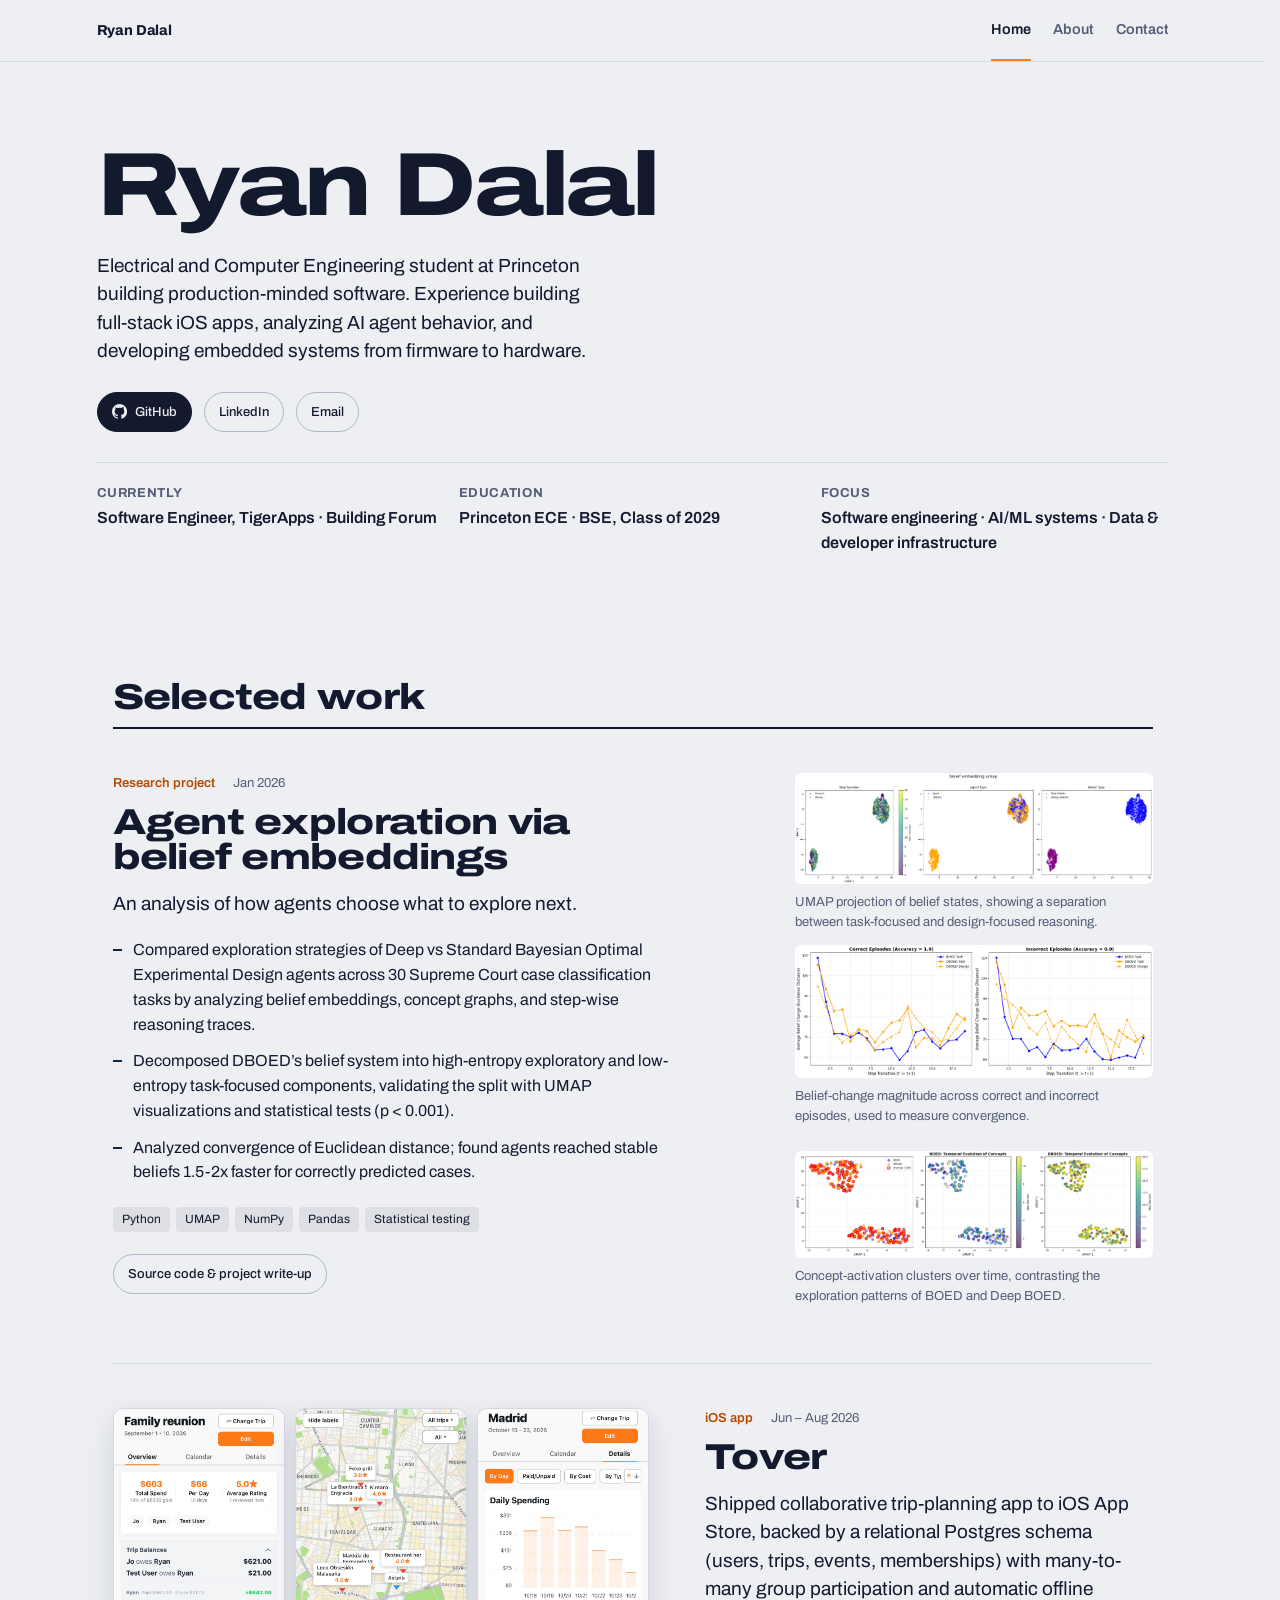
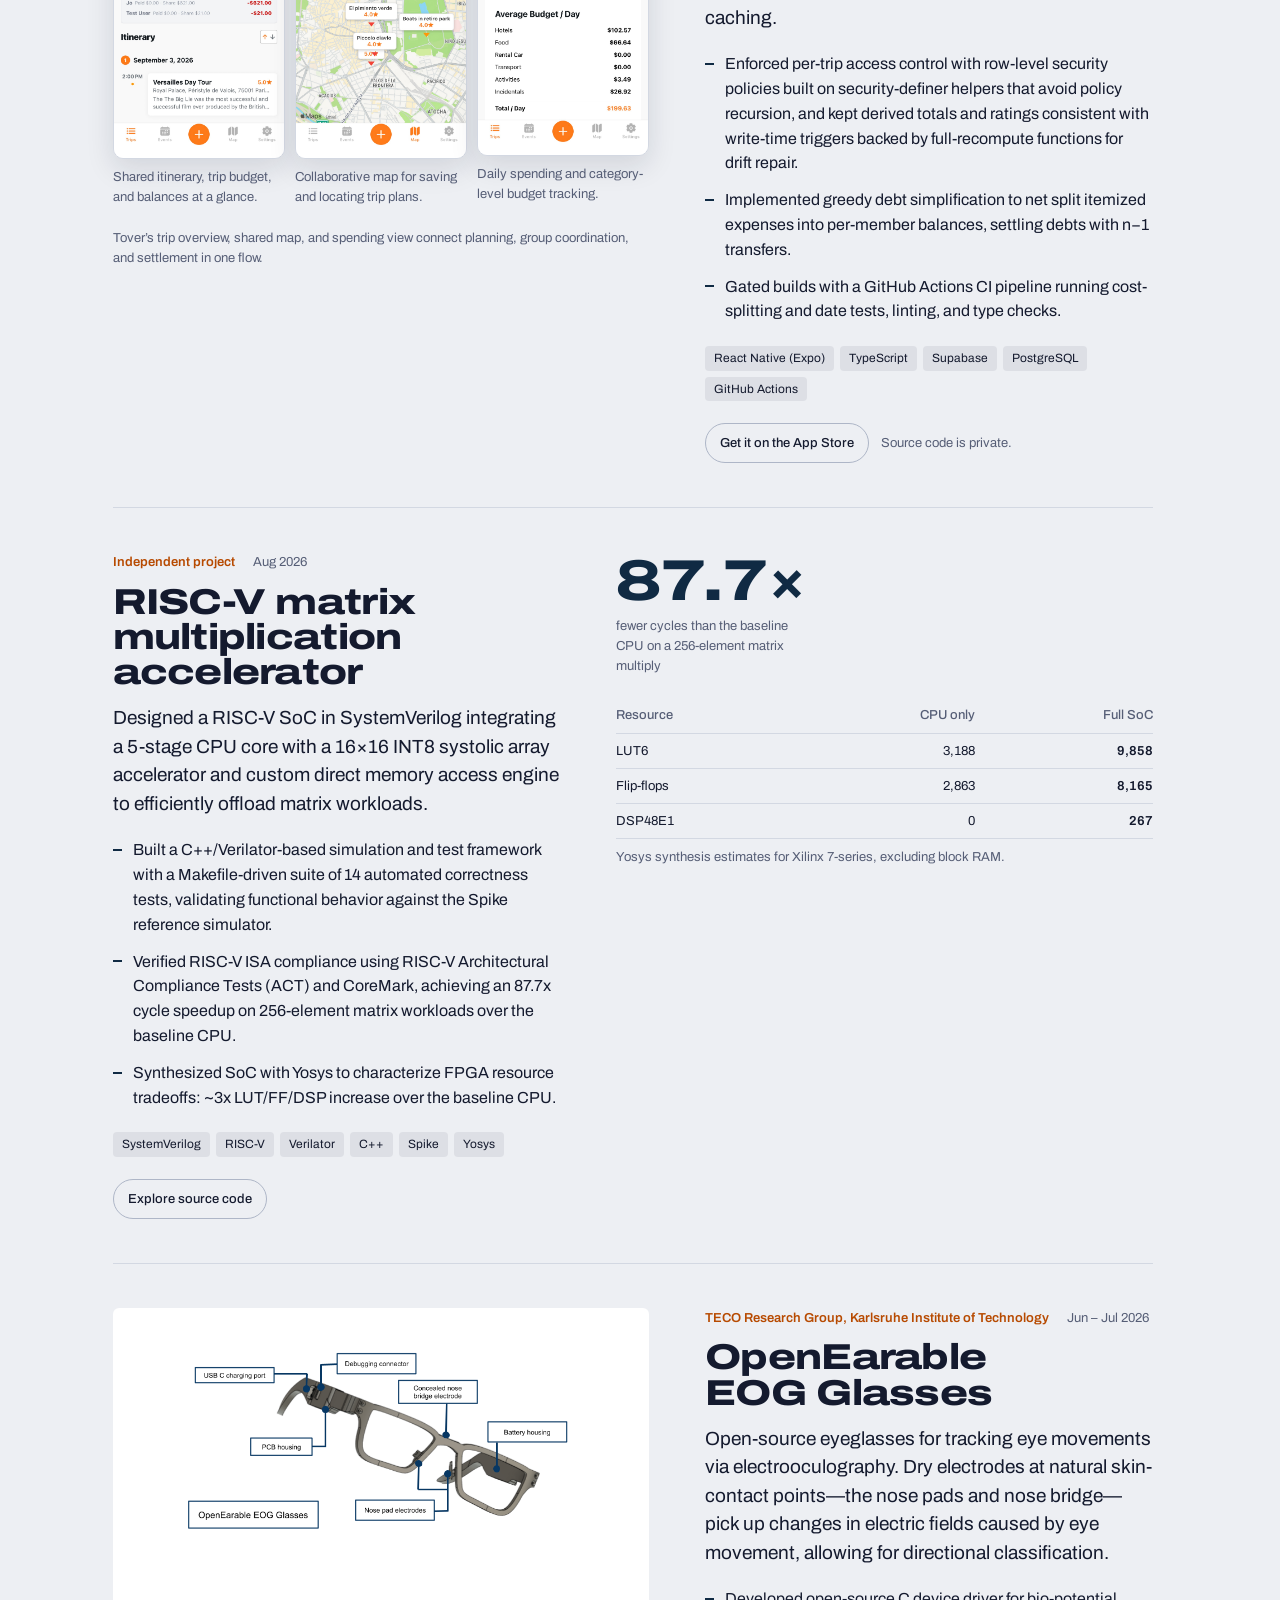
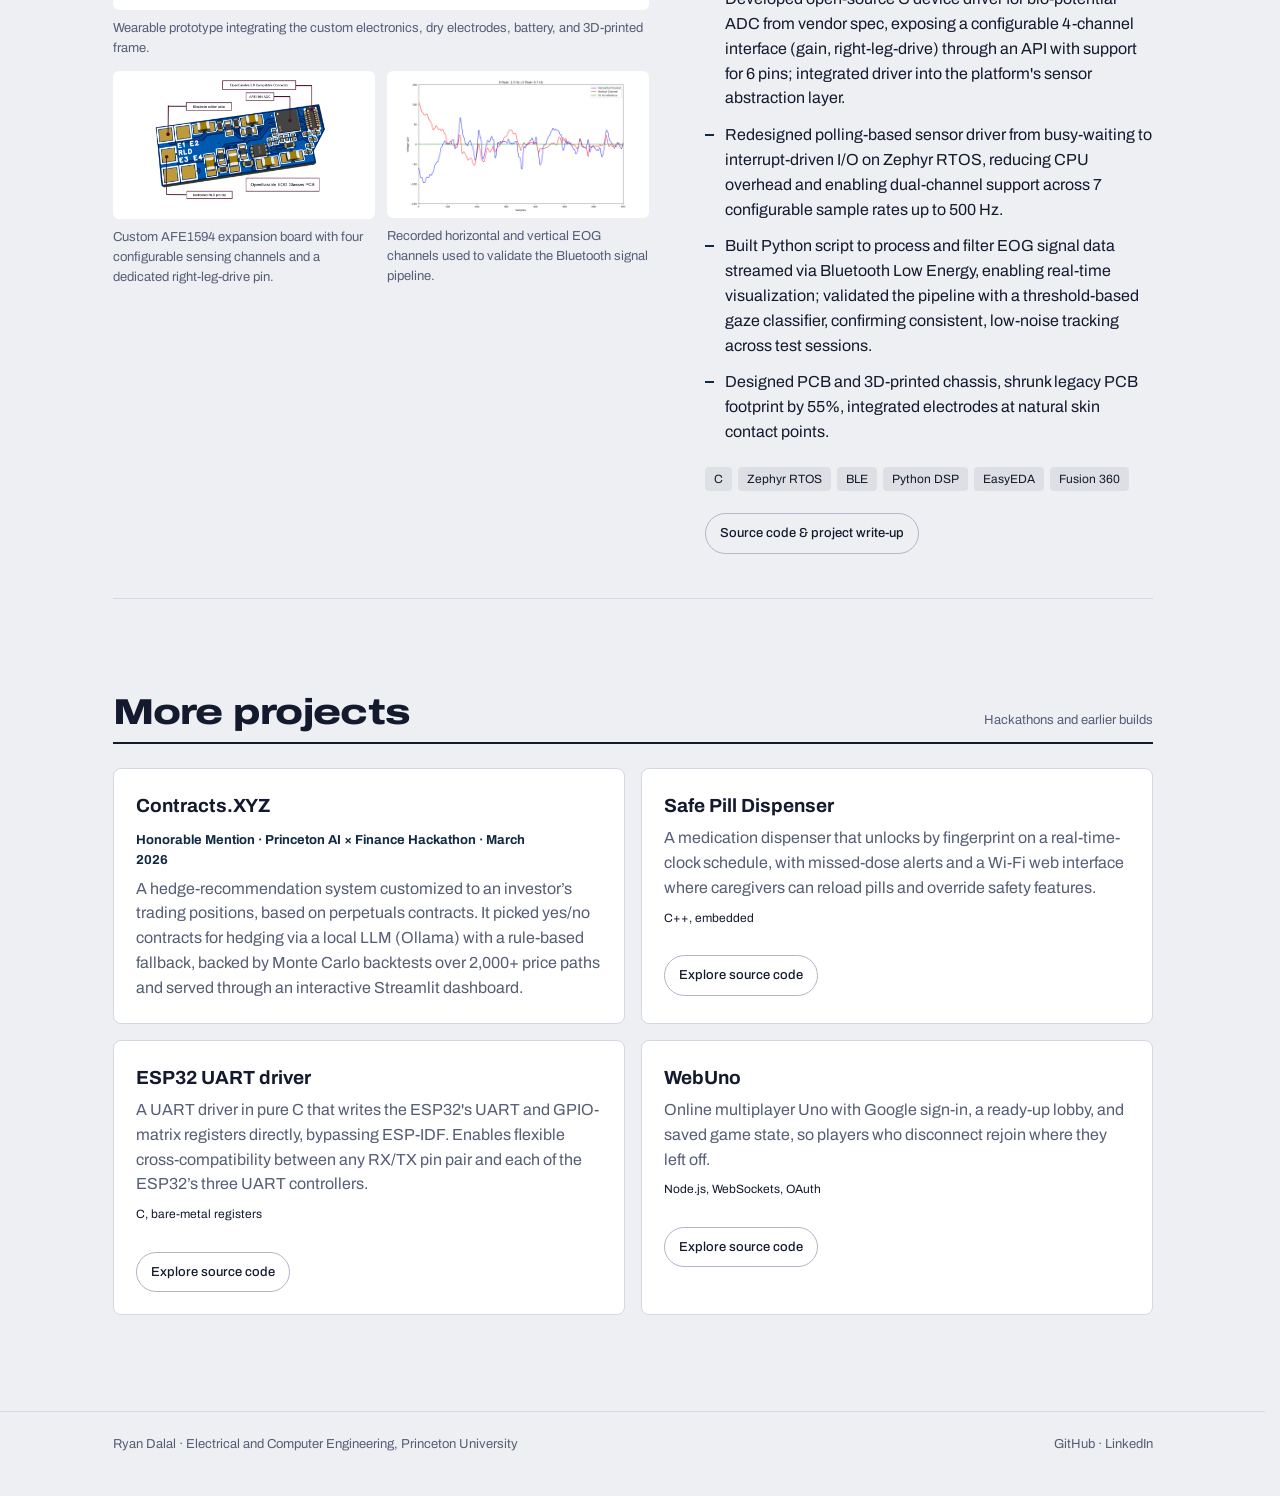
==== index.html @ 19367c33 "first commit" ====
<!doctype html>
<html lang="en">
  <head>
    <meta charset="utf-8" />
    <meta name="viewport" content="width=device-width, initial-scale=1" />
    <meta name="claude:viewport-fit-sides" content="cover" />
    <title>Ryan Dalal</title>
    <meta
      name="description"
      content="Ryan Dalal is a Princeton software engineer focused on AI/ML systems, data pipelines, modeling, and developer infrastructure."
    />
    <link rel="preconnect" href="https://fonts.googleapis.com" />
    <link rel="preconnect" href="https://fonts.gstatic.com" crossorigin />
    <link
      rel="stylesheet"
      href="https://fonts.googleapis.com/css2?family=Archivo:ital,wdth,wght@0,62..125,100..900;1,62..125,100..900&display=swap"
    />
    <link rel="stylesheet" href="index.css" />
    <link rel="stylesheet" href="site-chrome.css" />
  </head>
  <body>
    <header class="topbar site-topbar">
      <div class="wrap">
        <a class="brand" href="index.html">Ryan Dalal</a>
        <nav aria-label="Primary navigation">
          <a href="index.html" aria-current="page">Home</a>
          <a href="about.html">About</a>
          <a href="contact.html">Contact</a>
        </nav>
      </div>
    </header>

    <main>
      <div class="hero page-hero">
        <div class="site-page-width">
          <h1 class="display page-title">Ryan Dalal</h1>
          <p class="lede">
            Electrical and Computer Engineering student at Princeton building
            production-minded software. Experience building full-stack iOS apps,
            analyzing AI agent behavior, and developing embedded systems from
            firmware to hardware.
          </p>
          <div class="links">
            <a
              class="btn primary"
              href="https://github.com/ryanadalal"
              target="_blank"
              rel="noopener"
            >
              <svg viewBox="0 0 16 16" aria-hidden="true" fill="currentColor">
                <path
                  d="M8 0a8 8 0 0 0-2.53 15.59c.4.07.55-.17.55-.38v-1.33c-2.23.48-2.7-1.07-2.7-1.07-.36-.92-.89-1.17-.89-1.17-.73-.5.05-.49.05-.49.81.06 1.23.83 1.23.83.72 1.23 1.88.87 2.34.67.07-.52.28-.88.51-1.08-1.78-.2-3.65-.89-3.65-3.95 0-.87.31-1.59.82-2.15-.08-.2-.36-1.02.08-2.12 0 0 .67-.21 2.2.82a7.6 7.6 0 0 1 4 0c1.53-1.04 2.2-.82 2.2-.82.44 1.1.16 1.92.08 2.12.51.56.82 1.28.82 2.15 0 3.07-1.87 3.75-3.66 3.95.29.25.54.73.54 1.48v2.2c0 .21.15.46.55.38A8 8 0 0 0 8 0Z"
                />
              </svg>
              GitHub
            </a>
            <a
              class="btn"
              href="https://linkedin.com/in/ryanadalal"
              target="_blank"
              rel="noopener"
              >LinkedIn</a
            >
            <a class="btn" href="contact.html">Email</a>
          </div>

          <div class="profile-summary" aria-label="At a glance">
            <div>
              <strong>Currently</strong
              ><span>Software Engineer, TigerApps &middot; Building Forum</span>
            </div>
            <div>
              <strong>Education</strong
              ><span>Princeton ECE &middot; BSE, Class of 2029</span>
            </div>
            <div>
              <strong>Focus</strong
              ><span
                >Software engineering &middot; AI/ML systems &middot; Data &amp;
                developer infrastructure</span
              >
            </div>
          </div>
        </div>
      </div>

      <section id="work">
        <div class="wrap">
          <div class="section-head">
            <h2 class="display">Selected work</h2>
          </div>

          <!-- TECO glasses -->
          <article class="project" id="eog-glasses">
            <div class="project-text">
              <div class="meta">
                <span class="where"
                  >TECO Research Group, Karlsruhe Institute of Technology</span
                ><span>Jun &ndash; Jul 2026</span>
              </div>
              <h3 class="display">OpenEarable EOG Glasses</h3>
              <p class="summary">
                Open-source eyeglasses for tracking eye movements via
                electrooculography. Dry electrodes at natural skin-contact
                points&mdash;the nose pads and nose bridge&mdash;pick up changes
                in electric fields caused by eye movement, allowing for
                directional classification.
              </p>
              <ul class="did">
                <li>
                  Developed open-source C device driver for bio-potential ADC
                  from vendor spec, exposing a configurable 4-channel interface
                  (gain, right-leg-drive) through an API with support for 6
                  pins; integrated driver into the platform's sensor abstraction
                  layer.
                </li>
                <li>
                  Redesigned polling-based sensor driver from busy-waiting to
                  interrupt-driven I/O on Zephyr RTOS, reducing CPU overhead and
                  enabling dual-channel support across 7 configurable sample
                  rates up to 500 Hz.
                </li>
                <li>
                  Built Python script to process and filter EOG signal data
                  streamed via Bluetooth Low Energy, enabling real-time
                  visualization; validated the pipeline with a threshold-based
                  gaze classifier, confirming consistent, low-noise tracking
                  across test sessions.
                </li>
                <li>
                  Designed PCB and 3D-printed chassis, shrunk legacy PCB
                  footprint by 55%, integrated electrodes at natural skin
                  contact points.
                </li>
              </ul>
              <ul class="stack" aria-label="Tools">
                <li>C</li>
                <li>Zephyr RTOS</li>
                <li>BLE</li>
                <li>Python DSP</li>
                <li>EasyEDA</li>
                <li>Fusion 360</li>
              </ul>
              <div class="links">
                <a
                  class="btn"
                  href="https://github.com/ryanadalal/TECO-Glasses"
                  target="_blank"
                  rel="noopener"
                  >Source code &amp; project write-up</a
                >
              </div>
            </div>
            <figure>
              <div class="plate">
                <img
                  src="img/openearable/glasses.png"
                  alt="Rendered model of the EOG glasses frame with labels for the USB-C port, debugging connector, PCB housing, concealed nose bridge electrode, nose pad electrodes, and battery housing"
                  width="960"
                  height="540"
                />
              </div>
              <p class="fig-cap">
                Wearable prototype integrating the custom electronics, dry
                electrodes, battery, and 3D-printed frame.
              </p>
              <div class="fig-row">
                <div>
                  <div class="plate">
                    <img
                      src="img/openearable/pcb.png"
                      alt="Render of the AFE1594-based expansion PCB with electrode pads E1 to E4 and a dedicated right-leg-drive pin"
                      width="960"
                      height="540"
                    />
                  </div>
                  <p class="fig-cap">
                    Custom AFE1594 expansion board with four configurable
                    sensing channels and a dedicated right-leg-drive pin.
                  </p>
                </div>
                <div>
                  <div class="plate">
                    <img
                      src="img/openearable/horizontal.png"
                      alt="Recorded horizontal and vertical EOG channels in microvolts over 700 samples"
                      width="1906"
                      height="1067"
                    />
                  </div>
                  <p class="fig-cap">
                    Recorded horizontal and vertical EOG channels used to
                    validate the Bluetooth signal pipeline.
                  </p>
                </div>
              </div>
            </figure>
          </article>

          <!-- Belief embeddings -->
          <article class="project" id="belief-embeddings">
            <div class="project-text">
              <div class="meta">
                <span class="where">Research project</span><span>Jan 2026</span>
              </div>
              <h3 class="display">Agent exploration via belief embeddings</h3>
              <p class="summary">
                An analysis of how agents choose what to explore next.
              </p>
              <ul class="did">
                <li>
                  Compared exploration strategies of Deep vs Standard Bayesian
                  Optimal Experimental Design agents across 30 Supreme Court
                  case classification tasks by analyzing belief embeddings,
                  concept graphs, and step-wise reasoning traces.
                </li>
                <li>
                  Decomposed DBOED&rsquo;s belief system into high-entropy
                  exploratory and low-entropy task-focused components,
                  validating the split with UMAP visualizations and statistical
                  tests (p &lt; 0.001).
                </li>
                <li>
                  Analyzed convergence of Euclidean distance; found agents
                  reached stable beliefs 1.5-2x faster for correctly predicted
                  cases.
                </li>
              </ul>
              <ul class="stack" aria-label="Tools">
                <li>Python</li>
                <li>UMAP</li>
                <li>NumPy</li>
                <li>Pandas</li>
                <li>Statistical testing</li>
              </ul>
              <div class="links">
                <a
                  class="btn"
                  href="https://github.com/ryanadalal/RematchChallenge"
                  target="_blank"
                  rel="noopener"
                  >Source code &amp; project write-up</a
                >
              </div>
            </div>
            <figure>
              <div class="plate">
                <img
                  src="img/agent-analysis/belief_embedding_umap.png"
                  alt="UMAP plots of agent belief embeddings by step number, agent type, and task versus design beliefs"
                  width="974"
                  height="301"
                />
              </div>
              <p class="fig-cap">
                UMAP projection of belief states, showing a separation between
                task-focused and design-focused reasoning.
              </p>
              <div class="fig-row">
                <div>
                  <div class="plate">
                    <img
                      src="img/agent-analysis/belief_change_magnitude_by_accuracy.png"
                      alt="Line charts comparing average belief-change distance through correct and incorrect agent episodes"
                      width="974"
                      height="362"
                    />
                  </div>
                  <p class="fig-cap">
                    Belief-change magnitude across correct and incorrect
                    episodes, used to measure convergence.
                  </p>
                </div>
                <div>
                  <div class="plate">
                    <img
                      src="img/agent-analysis/concept_activation_clusters.png"
                      alt="UMAP clusters showing BOED and DBOED concept activation through time"
                      width="974"
                      height="291"
                    />
                  </div>
                  <p class="fig-cap">
                    Concept-activation clusters over time, contrasting the
                    exploration patterns of BOED and Deep BOED.
                  </p>
                </div>
              </div>
            </figure>
          </article>

          <!-- Accelerator -->
          <article class="project" id="accelerator">
            <div class="project-text">
              <div class="meta">
                <span class="where">Independent project</span
                ><span>Aug 2026</span>
              </div>
              <h3 class="display">RISC-V matrix multiplication accelerator</h3>
              <p class="summary">
                Designed a RISC-V SoC in SystemVerilog integrating a 5-stage CPU
                core with a 16&times;16 INT8 systolic array accelerator and
                custom direct memory access engine to efficiently offload matrix
                workloads.
              </p>
              <ul class="did">
                <li>
                  Built a C++/Verilator-based simulation and test framework with
                  a Makefile-driven suite of 14 automated correctness tests,
                  validating functional behavior against the Spike reference
                  simulator.
                </li>
                <li>
                  Verified RISC-V ISA compliance using RISC-V Architectural
                  Compliance Tests (ACT) and CoreMark, achieving an 87.7x cycle
                  speedup on 256-element matrix workloads over the baseline CPU.
                </li>
                <li>
                  Synthesized SoC with Yosys to characterize FPGA resource
                  tradeoffs: ~3x LUT/FF/DSP increase over the baseline CPU.
                </li>
              </ul>
              <ul class="stack" aria-label="Tools">
                <li>SystemVerilog</li>
                <li>RISC-V</li>
                <li>Verilator</li>
                <li>C++</li>
                <li>Spike</li>
                <li>Yosys</li>
              </ul>
              <div class="links">
                <a
                  class="btn"
                  href="https://github.com/ryanadalal/HardwareAccelerator"
                  target="_blank"
                  rel="noopener"
                  >Explore source code</a
                >
              </div>
            </div>
            <figure>
              <div class="accel-result">
                <div class="big">87.7&times;</div>
                <p class="big-label">
                  fewer cycles than the baseline CPU on a 256-element matrix
                  multiply
                </p>
              </div>
              <div class="table-scroll">
                <table class="synth">
                  <caption class="fig-cap synth-caption">
                    Yosys synthesis estimates for Xilinx 7-series, excluding
                    block RAM.
                  </caption>
                  <thead>
                    <tr>
                      <th scope="col">Resource</th>
                      <th scope="col">CPU only</th>
                      <th scope="col">Full SoC</th>
                    </tr>
                  </thead>
                  <tbody>
                    <tr>
                      <td>LUT6</td>
                      <td>3,188</td>
                      <td class="up">9,858</td>
                    </tr>
                    <tr>
                      <td>Flip-flops</td>
                      <td>2,863</td>
                      <td class="up">8,165</td>
                    </tr>
                    <tr>
                      <td>DSP48E1</td>
                      <td>0</td>
                      <td class="up">267</td>
                    </tr>
                  </tbody>
                </table>
              </div>
            </figure>
          </article>

          <!-- Tover -->
          <article class="project" id="tover">
            <div class="project-text">
              <div class="meta">
                <span class="where">iOS app</span
                ><span>Jun &ndash; Aug 2026</span>
              </div>
              <h3 class="display">Tover</h3>
              <p class="summary">
                Shipped collaborative trip-planning app to iOS App Store, backed
                by a relational Postgres schema (users, trips, events,
                memberships) with many-to-many group participation and automatic
                offline caching.
              </p>
              <ul class="did">
                <li>
                  Enforced per-trip access control with row-level security
                  policies built on security-definer helpers that avoid policy
                  recursion, and kept derived totals and ratings consistent with
                  write-time triggers backed by full-recompute functions for
                  drift repair.
                </li>
                <li>
                  Implemented greedy debt simplification to net split itemized
                  expenses into per-member balances, settling debts with
                  n&minus;1 transfers.
                </li>
                <li>
                  Gated builds with a GitHub Actions CI pipeline running
                  cost-splitting and date tests, linting, and type checks.
                </li>
              </ul>
              <ul class="stack" aria-label="Tools">
                <li>React Native (Expo)</li>
                <li>TypeScript</li>
                <li>Supabase</li>
                <li>PostgreSQL</li>
                <li>GitHub Actions</li>
              </ul>
              <div class="links">
                <a
                  class="btn"
                  href="https://apps.apple.com/us/app/tover/id6770768778"
                  target="_blank"
                  rel="noopener"
                  >Get it on the App Store</a
                >
                <span class="note">Source code is private.</span>
              </div>
            </div>
            <figure>
              <div class="app-gallery" aria-label="Tover app screenshots">
                <figure>
                  <img
                    src="img/tover/IMG_4940.jpg"
                    alt="Tover trip overview with itinerary, spending summary, and group balances"
                  />
                  <p class="fig-cap">
                    Shared itinerary, trip budget, and balances at a glance.
                  </p>
                </figure>
                <figure>
                  <img
                    src="img/tover/IMG_4941.jpg"
                    alt="Tover map view showing saved places across Madrid"
                  />
                  <p class="fig-cap">
                    Collaborative map for saving and locating trip plans.
                  </p>
                </figure>
                <figure>
                  <img
                    src="img/tover/IMG_4943.jpg"
                    alt="Tover trip details showing daily spending and budget categories"
                  />
                  <p class="fig-cap">
                    Daily spending and category-level budget tracking.
                  </p>
                </figure>
              </div>
              <p class="fig-cap">
                Tover&rsquo;s trip overview, shared map, and spending view
                connect planning, group coordination, and settlement in one
                flow.
              </p>
            </figure>
          </article>
        </div>
      </section>

      <section id="experience" hidden>
        <div class="wrap">
          <div class="section-head">
            <h2 class="display">Experience</h2>
          </div>
          <ul class="rows">
            <li class="row">
              <div class="when">Sep 2026 &ndash; present</div>
              <div>
                <h3>Software Engineer</h3>
                <p class="org">TigerApps, Princeton University</p>
                <p class="body">
                  Builds Forum, a platform where Princeton users can organize
                  events and connect around campus activities.
                </p>
              </div>
            </li>
            <li class="row">
              <div class="when">Sep 2026 &ndash; present</div>
              <div>
                <h3>Undergraduate Course Assistant</h3>
                <p class="org">
                  Department of Mathematics, Princeton University
                </p>
                <p class="body">
                  Selected by faculty recommendation to tutor Multivariable
                  Calculus (MAT 201) at weekly study halls, in small groups and
                  one-on-one. Topics include vector calculus, partial
                  derivatives, and multiple integrals.
                </p>
              </div>
            </li>
            <li class="row">
              <div class="when">Jun &ndash; Jul 2026</div>
              <div>
                <h3>Visiting Research Student</h3>
                <p class="org">
                  TECO Research Group, Karlsruhe Institute of Technology
                </p>
                <p class="body">
                  Built the firmware, signal pipeline, PCB, and frame for the
                  <a href="#eog-glasses">OpenEarable EOG glasses</a> on the
                  OpenEarable 2.0 wearables platform.
                </p>
              </div>
            </li>
          </ul>
        </div>
      </section>

      <section id="more">
        <div class="wrap">
          <div class="section-head">
            <h2 class="display">More projects</h2>
            <p>Hackathons and earlier builds</p>
          </div>
          <ul class="more">
            <li>
              <h3>Contracts.XYZ</h3>
              <p class="award">
                Honorable Mention &middot; Princeton AI &times; Finance
                Hackathon &middot; March 2026
              </p>
              <p>
                A hedge-recommendation system customized to an investor&rsquo;s
                trading positions, based on perpetuals contracts. It picked
                yes/no contracts for hedging via a local LLM (Ollama) with a
                rule-based fallback, backed by Monte Carlo backtests over 2,000+
                price paths and served through an interactive Streamlit
                dashboard.
              </p>
            </li>
            <li>
              <h3>Safe Pill Dispenser</h3>
              <p>
                A medication dispenser that unlocks by fingerprint on a
                real-time-clock schedule, with missed-dose alerts and a Wi-Fi
                web interface where caregivers can reload pills and override
                safety features.
              </p>
              <span class="tag">C++, embedded</span>
              <div class="links">
                <a
                  class="btn"
                  href="https://github.com/ryanadalal/SafePillDispenser"
                  target="_blank"
                  rel="noopener"
                  >Explore source code</a
                >
              </div>
            </li>
            <li>
              <h3>ESP32 UART driver</h3>
              <p>
                A UART driver in pure C that writes the ESP32's UART and
                GPIO-matrix registers directly, bypassing ESP-IDF. Enables
                flexible cross-compatibility between any RX/TX pin pair and each
                of the ESP32&rsquo;s three UART controllers.
              </p>
              <span class="tag">C, bare-metal registers</span>
              <div class="links">
                <a
                  class="btn"
                  href="https://github.com/ryanadalal/UARTDriver"
                  target="_blank"
                  rel="noopener"
                  >Explore source code</a
                >
              </div>
            </li>
            <li>
              <h3>WebUno</h3>
              <p>
                Online multiplayer Uno with Google sign-in, a ready-up lobby,
                and saved game state, so players who disconnect rejoin where
                they left off.
              </p>
              <span class="tag">Node.js, WebSockets, OAuth</span>
              <div class="links">
                <a
                  class="btn"
                  href="https://github.com/ryanadalal/WebUno"
                  target="_blank"
                  rel="noopener"
                  >Explore source code</a
                >
              </div>
            </li>
          </ul>
        </div>
      </section>

      <section id="skills" hidden>
        <div class="wrap two">
          <div>
            <div class="section-head"><h2 class="display">Skills</h2></div>
            <dl class="skills">
              <div>
                <dt>Languages</dt>
                <dd>
                  C/C++, Python, SystemVerilog, Java, JavaScript/TypeScript, SQL
                </dd>
              </div>
              <div>
                <dt>Embedded &amp; hardware</dt>
                <dd>
                  Zephyr RTOS, Arduino, PlatformIO, J-Link, Vivado, Verilator,
                  Yosys, EasyEDA, Fusion 360, Autodesk Inventor
                </dd>
              </div>
              <div>
                <dt>Software &amp; infrastructure</dt>
                <dd>
                  TypeScript, React Native, PostgreSQL, Supabase, REST APIs,
                  Docker, Git, Linux, CI/CD, GitHub Actions
                </dd>
              </div>
              <div>
                <dt>Data &amp; ML</dt>
                <dd>
                  Python, PyTorch, NumPy, Pandas, Jupyter, UMAP, statistical
                  testing, data pipelines
                </dd>
              </div>
            </dl>
          </div>
          <div class="edu">
            <div class="section-head"><h2 class="display">Education</h2></div>
            <h3>Princeton University</h3>
            <p class="degree">BSE, Electrical and Computer Engineering</p>
            <div class="gpa">
              <span>GPA <strong>4.00</strong></span
              ><span>Expected June 2029</span>
            </div>
            <ul class="honors">
              <li>
                <b>Pyka Physics Prize</b
                ><span
                  >Awarded to undergraduates who show outstanding promise in
                  physics</span
                >
              </li>
              <li>
                <b>Shapiro Prize for Academic Excellence</b
                ><span
                  >Awarded to outstanding first-year students for coursework and
                  range and difficulty of study</span
                >
              </li>
            </ul>
          </div>
        </div>
      </section>

      <footer id="contact" class="contact" hidden>
        <div class="wrap">
          <h2 class="display">Get in touch</h2>
          <p>
            Open to software engineering, AI/ML engineering, data engineering,
            modeling, and developer infrastructure opportunities.
          </p>
          <div class="email-list">
            <a class="email" href="mailto:ryan.dalal@princeton.edu"
              >ryan.dalal@princeton.edu</a
            >
            <a class="email" href="mailto:ryanadalal@gmail.com"
              >ryanadalal@gmail.com</a
            >
          </div>
          <div class="links">
            <a
              class="btn"
              href="https://linkedin.com/in/ryanadalal"
              target="_blank"
              rel="noopener"
              >LinkedIn</a
            >
            <a
              class="btn"
              href="https://github.com/ryanadalal"
              target="_blank"
              rel="noopener"
              >GitHub</a
            >
          </div>
          <div class="fine">
            <span>Ryan Dalal, New York</span><span>Updated November 2026</span>
          </div>
        </div>
      </footer>
    </main>

    <footer class="site-footer">
      <div class="wrap">
        <span
          >Ryan Dalal &middot; Electrical and Computer Engineering, Princeton
          University</span
        ><span
          ><a
            href="https://github.com/ryanadalal"
            target="_blank"
            rel="noopener"
            >GitHub</a
          >
          &middot;
          <a
            href="https://linkedin.com/in/ryanadalal"
            target="_blank"
            rel="noopener"
            >LinkedIn</a
          ></span
        >
      </div>
    </footer>

    <dialog
      class="lightbox"
      id="image-lightbox"
      aria-labelledby="lightbox-caption"
    >
      <div class="lightbox-inner">
        <button
          class="lightbox-close"
          type="button"
          aria-label="Close enlarged image"
        >
          &times;
        </button>
        <img id="lightbox-image" src="" alt="" />
        <p id="lightbox-caption"></p>
      </div>
    </dialog>

    <script>
      (function imageLightbox() {
        const dialog = document.getElementById("image-lightbox");
        const full = document.getElementById("lightbox-image");
        const caption = document.getElementById("lightbox-caption");
        const close = dialog.querySelector(".lightbox-close");
        let trigger = null;

        function captionFor(image) {
          const plateCaption = image.closest(".plate")?.nextElementSibling;
          if (plateCaption?.classList.contains("fig-cap"))
            return plateCaption.textContent.trim();
          const directCaption = image.nextElementSibling;
          if (directCaption?.classList.contains("fig-cap"))
            return directCaption.textContent.trim();
          return image.alt;
        }

        function open(image) {
          trigger = image;
          full.src = image.currentSrc || image.src;
          full.alt = image.alt;
          caption.textContent = captionFor(image);
          dialog.showModal();
          close.focus();
        }

        document.querySelectorAll("main figure img").forEach((image) => {
          image.tabIndex = 0;
          image.setAttribute("role", "button");
          image.setAttribute("aria-label", `${image.alt}. Open enlarged image`);
          image.addEventListener("click", () => open(image));
          image.addEventListener("keydown", (event) => {
            if (event.key === "Enter" || event.key === " ") {
              event.preventDefault();
              open(image);
            }
          });
        });

        close.addEventListener("click", () => dialog.close());
        dialog.addEventListener("click", (event) => {
          if (event.target === dialog) dialog.close();
        });
        dialog.addEventListener("close", () => {
          full.removeAttribute("src");
          trigger?.focus();
        });
      })();
    </script>
  </body>
</html>
---- index.css ----
/* Layout: one left-aligned column with project rows beside figure plates. */
:root {
  --ground: #edeff3;
  --ink: #141a2e;
  --muted: #565e76;
  --rule: #d3d8e2;
  --rule-strong: #aeb6c7;
  --signal: #102a43;
  --orange: #f58025;
  --orange-ink: #b74a00;
  --plate: #ffffff;
  --plate-ink: #141a2e;
  --font: "Archivo", "Helvetica Neue", Arial, system-ui, sans-serif;
  --step--1: 0.8125rem;
  --step-0: 1rem;
  --step-1: 1.1875rem;
  --step-2: 1.5rem;
  --step-3: clamp(1.6rem, 1.2rem + 1.6vw, 2.25rem);
  --step-hero: clamp(2.9rem, 1.4rem + 7vw, 6.4rem);
  --measure: 62ch;
  --wrap: 1120px;
}
@media (prefers-color-scheme: dark) {
  :root:not([data-theme="light"]) {
    --ground: #0e1120;
    --ink: #e6e9f3;
    --muted: #9aa2bc;
    --rule: #252b43;
    --rule-strong: #3b4466;
    --signal: #a8c0d8;
    --orange: #ff9d4d;
    --orange-ink: #ffb16f;
    --plate: #f4f5f9;
    --plate-ink: #141a2e;
    color-scheme: dark;
  }
}
:root[data-theme="dark"] {
  --ground: #0e1120;
  --ink: #e6e9f3;
  --muted: #9aa2bc;
  --rule: #252b43;
  --rule-strong: #3b4466;
  --signal: #a8c0d8;
  --orange: #ff9d4d;
  --orange-ink: #ffb16f;
  --plate: #f4f5f9;
  --plate-ink: #141a2e;
  color-scheme: dark;
}

* {
  box-sizing: border-box;
}
[hidden] {
  display: none !important;
}
body {
  background: var(--ground);
  color: var(--ink);
  font-family: var(--font);
  font-size: var(--step-0);
  line-height: 1.55;
  font-variation-settings: "wdth" 100;
  -webkit-font-smoothing: antialiased;
}
a {
  color: inherit;
  text-underline-offset: 3px;
  text-decoration-thickness: 1px;
}
a:hover {
  color: var(--orange-ink);
}
:focus-visible {
  outline: 2px solid var(--orange);
  outline-offset: 3px;
  border-radius: 2px;
}

.wrap {
  max-width: var(--wrap);
  margin: 0 auto;
  padding-left: max(16px, env(safe-area-inset-left, 0px));
  padding-right: max(16px, env(safe-area-inset-right, 0px));
}
@media (min-width: 720px) {
  .wrap {
    padding-left: max(40px, env(safe-area-inset-left, 0px));
    padding-right: max(40px, env(safe-area-inset-right, 0px));
  }
}

.display {
  font-variation-settings: "wdth" 125;
  font-weight: 800;
  letter-spacing: -0.02em;
  line-height: 0.98;
  text-wrap: balance;
}

/* ---------- Top bar ---------- */
.topbar {
  padding-block: 14px;
  border-bottom: 1px solid var(--rule);
}
.topbar .wrap {
  display: flex;
  justify-content: space-between;
  align-items: center;
  gap: 16px;
  flex-wrap: wrap;
  font-size: var(--step--1);
  color: var(--muted);
}
.brand {
  color: var(--ink);
  font-weight: 750;
  letter-spacing: -0.01em;
  text-decoration: none;
}
.brand:hover {
  color: var(--signal);
}
.topbar nav {
  display: flex;
  gap: 20px;
  flex-wrap: wrap;
}
.topbar nav a {
  padding: 5px 0;
  border-bottom: 2px solid transparent;
  text-decoration: none;
}
.topbar nav a:hover {
  color: var(--signal);
}
.topbar nav a[aria-current="page"] {
  color: var(--ink);
  border-bottom-color: var(--signal);
}

/* ---------- Home ---------- */
.home-grid {
  display: grid;
  grid-template-columns: repeat(3, minmax(0, 1fr));
  gap: 16px;
  margin-top: 30px;
}
.home-card {
  padding: 22px;
  border: 1px solid var(--rule);
  border-radius: 8px;
  text-decoration: none;
  transition:
    border-color 0.15s ease,
    transform 0.15s ease;
}
.home-card:hover {
  border-color: var(--orange);
  transform: translateY(-2px);
  color: var(--ink);
}
.home-card h2 {
  margin: 0;
  font-size: var(--step-2);
}
.home-card p {
  margin: 8px 0 0;
  color: var(--muted);
}
@media (max-width: 720px) {
  .home-grid {
    grid-template-columns: 1fr;
  }
}
.profile-summary {
  display: grid;
  grid-template-columns: repeat(3, minmax(0, 1fr));
  gap: 14px;
  margin-top: 30px;
  padding-top: 20px;
  border-top: 1px solid var(--rule);
}
.profile-summary strong {
  display: block;
  margin-bottom: 3px;
  font-size: var(--step--1);
  color: var(--muted);
  text-transform: uppercase;
  letter-spacing: 0.05em;
}
.profile-summary span {
  font-weight: 600;
}
.highlight-projects {
  display: grid;
  grid-template-columns: repeat(2, minmax(0, 1fr));
  gap: 16px;
  margin-top: 26px;
}
.highlight-project {
  padding: 22px;
  border: 1px solid var(--rule);
  border-radius: 8px;
  background: var(--plate);
}
.highlight-project h2 {
  margin: 0;
  font-size: var(--step-2);
}
.highlight-project p {
  margin: 10px 0 0;
  color: var(--muted);
}
@media (max-width: 720px) {
  .profile-summary,
  .highlight-projects {
    grid-template-columns: 1fr;
  }
}

/* ---------- Hero ---------- */
.hero {
  padding-block: clamp(40px, 7vw, 88px) 0;
}
.hero h1 {
  font-size: var(--step-hero);
  margin: 0;
}
.hero .lede {
  margin: 22px 0 0;
  max-width: 46ch;
  font-size: var(--step-1);
  line-height: 1.5;
}
.hero .lede strong {
  font-weight: 600;
}
.links {
  display: flex;
  flex-wrap: wrap;
  gap: 10px 12px;
  margin-top: 26px;
  align-items: center;
}
.btn {
  display: inline-flex;
  align-items: center;
  gap: 8px;
  padding: 9px 14px;
  border: 1px solid var(--rule-strong);
  border-radius: 999px;
  font: inherit;
  font-size: var(--step--1);
  font-weight: 500;
  color: var(--ink);
  background: transparent;
  text-decoration: none;
  cursor: pointer;
}
.btn:hover {
  border-color: var(--orange);
  color: var(--orange-ink);
}
.btn.primary {
  background: var(--ink);
  color: var(--ground);
  border-color: var(--ink);
}
.btn.primary:hover {
  background: var(--orange);
  border-color: var(--orange);
  color: #fff;
}
.btn svg {
  width: 15px;
  height: 15px;
  flex: none;
}

/* ---------- Sections ---------- */
section {
  padding-block: clamp(56px, 8vw, 96px) 0;
}
.section-head {
  display: flex;
  justify-content: space-between;
  align-items: baseline;
  gap: 16px;
  flex-wrap: wrap;
  border-bottom: 2px solid var(--ink);
  padding-bottom: 12px;
}
.section-head h2 {
  font-size: var(--step-3);
  margin: 0;
}
.section-head p {
  margin: 0;
  color: var(--muted);
  font-size: var(--step--1);
}
#work .wrap {
  display: flex;
  flex-direction: column;
}
#work .section-head {
  order: 0;
}
#belief-embeddings {
  order: 1;
}
#tover {
  order: 2;
}
#accelerator {
  order: 3;
}
#eog-glasses {
  order: 4;
}

/* ---------- Project rows ---------- */
.project {
  display: grid;
  gap: 28px 56px;
  grid-template-columns: minmax(0, 1fr);
  padding-block: 44px;
  border-bottom: 1px solid var(--rule);
}
@media (min-width: 880px) {
  .project {
    grid-template-columns: minmax(0, 5fr) minmax(0, 6fr);
  }
  /* Alternate reading direction and tune each project around its strongest material. */
  #belief-embeddings {
    grid-template-columns: minmax(0, 7fr) minmax(320px, 4fr);
  }
  #tover,
  #eog-glasses {
    grid-template-columns: minmax(0, 6fr) minmax(0, 5fr);
  }
  #accelerator {
    grid-template-columns: minmax(0, 5fr) minmax(0, 6fr);
  }
  #tover > figure,
  #eog-glasses > figure {
    order: -1;
  }
  #belief-embeddings .fig-row {
    grid-template-columns: 1fr;
  }
}
.project-text {
  min-width: 0;
}
.meta {
  display: flex;
  flex-wrap: wrap;
  gap: 6px 18px;
  font-size: var(--step--1);
  color: var(--muted);
  font-variant-numeric: tabular-nums;
}
.meta .where {
  color: var(--orange-ink);
  font-weight: 600;
}
.project h3 {
  font-size: var(--step-3);
  margin: 12px 0 0;
}
.summary {
  margin: 14px 0 0;
  font-size: var(--step-1);
  line-height: 1.5;
  max-width: var(--measure);
}
.did {
  list-style: none;
  margin: 20px 0 0;
  padding: 0;
  display: grid;
  gap: 12px;
  max-width: var(--measure);
}
.did li {
  padding-left: 20px;
  position: relative;
  color: var(--ink);
}
.did li::before {
  content: "";
  position: absolute;
  left: 0;
  top: 0.68em;
  width: 9px;
  height: 2px;
  background: var(--signal);
}
.stack {
  display: flex;
  flex-wrap: wrap;
  gap: 6px;
  margin: 22px 0 0;
  padding: 0;
  list-style: none;
}
.stack li {
  font-size: 0.75rem;
  padding: 3px 9px;
  border-radius: 4px;
  background: color-mix(in srgb, var(--ink) 7%, transparent);
  color: var(--ink);
}
.project .links {
  margin-top: 22px;
}
.note {
  font-size: var(--step--1);
  color: var(--muted);
}

/* ---------- Figures ---------- */
figure {
  margin: 0;
  min-width: 0;
}
.plate {
  background: var(--plate);
  color: var(--plate-ink);
  border-radius: 6px;
  overflow: hidden;
}
.plate img {
  display: block;
  width: 100%;
  height: auto;
}
.plate img,
.app-gallery img {
  cursor: zoom-in;
}
.fig-cap {
  margin-top: 8px;
  font-size: var(--step--1);
  color: var(--muted);
}
.fig-row {
  display: grid;
  grid-template-columns: repeat(2, minmax(0, 1fr));
  gap: 12px;
  margin-top: 12px;
}
@media (max-width: 480px) {
  .fig-row {
    grid-template-columns: minmax(0, 1fr);
  }
}

/* ---------- Image lightbox ---------- */
.lightbox {
  width: min(1100px, calc(100vw - 32px));
  max-height: calc(100vh - 32px);
  margin: auto;
  padding: 0;
  border: 0;
  background: transparent;
  color: var(--ink);
}
.lightbox::backdrop {
  background: rgb(6 8 18 / 0.84);
  backdrop-filter: blur(5px);
}
.lightbox-inner {
  position: relative;
  padding: 20px;
  border-radius: 10px;
  background: var(--plate);
  box-shadow: 0 24px 80px rgb(0 0 0 / 0.35);
}
.lightbox img {
  display: block;
  width: 100%;
  max-height: min(76vh, 860px);
  object-fit: contain;
}
.lightbox p {
  margin: 12px 44px 0 0;
  color: var(--plate-ink);
  font-size: var(--step--1);
}
.lightbox-close {
  position: absolute;
  top: 8px;
  right: 8px;
  width: 34px;
  height: 34px;
  padding: 0;
  border: 0;
  border-radius: 50%;
  color: var(--plate-ink);
  background: color-mix(in srgb, var(--plate-ink) 10%, var(--plate));
  font: inherit;
  font-size: 1.4rem;
  line-height: 1;
  cursor: pointer;
}
.lightbox-close:hover {
  color: #fff;
  background: var(--signal);
}

/* Accelerator results */
.accel-result {
  margin-bottom: 22px;
}
.big {
  font-variation-settings: "wdth" 125;
  font-weight: 800;
  font-size: clamp(2.6rem, 2rem + 2.4vw, 3.6rem);
  line-height: 1;
  letter-spacing: -0.02em;
  color: var(--signal);
  font-variant-numeric: tabular-nums;
}
.big-label {
  margin-top: 6px;
  font-size: var(--step--1);
  color: var(--muted);
  max-width: 26ch;
}
.synth {
  width: 100%;
  border-collapse: collapse;
  margin-top: 0;
  font-size: var(--step--1);
  font-variant-numeric: tabular-nums;
}
.synth th,
.synth td {
  text-align: right;
  padding: 7px 0 7px 12px;
  border-bottom: 1px solid var(--rule);
}
.synth th:first-child,
.synth td:first-child {
  text-align: left;
  padding-left: 0;
}
.synth thead th {
  color: var(--muted);
  font-weight: 500;
}
.synth td.up {
  color: var(--ink);
  font-weight: 600;
}
.synth-caption {
  caption-side: bottom;
  text-align: left;
}
.table-scroll {
  overflow-x: auto;
}

/* Belief figures */
.figures {
  list-style: none;
  margin: 0;
  padding: 0;
  display: grid;
  gap: 0;
  border-top: 1px solid var(--rule);
}
.figures li {
  display: grid;
  grid-template-columns: minmax(0, 1fr);
  gap: 6px 20px;
  align-items: baseline;
  padding-block: 20px;
  border-bottom: 1px solid var(--rule);
}
@media (min-width: 480px) {
  .figures li {
    grid-template-columns: 12.5rem minmax(0, 1fr);
  }
}
.figures .big {
  font-size: clamp(1.9rem, 1.5rem + 1.4vw, 2.5rem);
  white-space: nowrap;
}
.figures p {
  margin: 0;
}
.split {
  display: grid;
  grid-template-columns: minmax(0, 3fr) minmax(0, 2fr);
  gap: 4px;
  margin-top: 22px;
  font-size: var(--step--1);
}
.split div {
  padding: 12px 14px;
  border-radius: 4px;
}
.split .explore {
  background: color-mix(in srgb, var(--signal) 14%, transparent);
}
.split .focus {
  background: color-mix(in srgb, var(--ink) 9%, transparent);
}
.split b {
  display: block;
  font-weight: 600;
}

/* Tover */
.settle svg {
  width: 100%;
  height: auto;
  display: block;
}
.settle svg text {
  font-family: var(--font);
}
.app-gallery {
  display: grid;
  grid-template-columns: repeat(3, minmax(0, 1fr));
  gap: 10px;
  align-items: start;
}
.app-gallery img {
  width: 100%;
  height: auto;
  display: block;
  border: 1px solid var(--rule);
  border-radius: 10px;
  box-shadow: 0 10px 28px color-mix(in srgb, var(--ink) 12%, transparent);
}
@media (max-width: 560px) {
  .app-gallery {
    grid-template-columns: repeat(2, minmax(0, 1fr));
  }
  .app-gallery figure:last-child {
    grid-column: 1 / -1;
    width: calc(50% - 5px);
    justify-self: center;
  }
}

/* ---------- Experience ---------- */
.rows {
  list-style: none;
  margin: 0;
  padding: 0;
}
.row {
  display: grid;
  gap: 6px 40px;
  grid-template-columns: minmax(0, 1fr);
  padding-block: 28px;
  border-bottom: 1px solid var(--rule);
}
@media (min-width: 760px) {
  .row {
    grid-template-columns: minmax(0, 11rem) minmax(0, 1fr);
  }
}
.row .when {
  font-size: var(--step--1);
  color: var(--muted);
  font-variant-numeric: tabular-nums;
  padding-top: 4px;
}
.row h3 {
  font-size: var(--step-1);
  margin: 0;
  font-weight: 700;
}
.row .org {
  color: var(--muted);
  margin: 2px 0 0;
}
.row p.body {
  margin: 12px 0 0;
  max-width: var(--measure);
}
.row .did {
  margin-top: 14px;
}

/* ---------- Other work ---------- */
.more {
  list-style: none;
  margin: 24px 0 0;
  padding: 0;
  display: grid;
  grid-template-columns: minmax(0, 1fr);
  gap: 16px;
}
@media (min-width: 760px) {
  .more {
    grid-template-columns: repeat(2, minmax(0, 1fr));
  }
}
.more li {
  padding: 22px;
  border: 1px solid var(--rule);
  border-radius: 8px;
  background: var(--plate);
}
.more h3 {
  margin: 0;
  font-size: var(--step-1);
  font-weight: 700;
}
.more h3 a {
  text-decoration: none;
}
.more h3 a:hover {
  text-decoration: underline;
}
.more p {
  margin: 6px 0 0;
  color: var(--muted);
  max-width: 52ch;
}
.more .tag {
  display: inline-block;
  margin-top: 8px;
  font-size: 0.75rem;
  color: var(--ink);
}
.more .award {
  margin: 10px 0 0;
  color: var(--signal);
  font-size: var(--step--1);
  font-weight: 700;
}

/* ---------- Skills + education ---------- */
.two {
  display: grid;
  gap: 40px 56px;
  grid-template-columns: minmax(0, 1fr);
}
@media (min-width: 880px) {
  .two {
    grid-template-columns: minmax(0, 1fr) minmax(0, 1fr);
  }
}
dl.skills {
  margin: 0;
  display: grid;
  gap: 0;
}
dl.skills div {
  display: grid;
  grid-template-columns: minmax(0, 1fr);
  gap: 4px 20px;
  padding-block: 16px;
  border-bottom: 1px solid var(--rule);
}
@media (min-width: 560px) {
  dl.skills div {
    grid-template-columns: minmax(0, 10rem) minmax(0, 1fr);
  }
}
dl.skills dt {
  font-weight: 600;
  font-size: var(--step--1);
  padding-top: 2px;
}
dl.skills dd {
  margin: 0;
}
.edu h3 {
  font-size: var(--step-2);
  margin: 16px 0 0;
  font-variation-settings: "wdth" 112;
  font-weight: 700;
  line-height: 1.15;
}
.edu .degree {
  margin: 4px 0 0;
}
.edu .gpa {
  display: flex;
  gap: 8px 24px;
  flex-wrap: wrap;
  margin-top: 10px;
  color: var(--muted);
  font-variant-numeric: tabular-nums;
}
.edu .gpa strong {
  color: var(--ink);
  font-weight: 600;
}
.honors {
  list-style: none;
  padding: 0;
  margin: 22px 0 0;
  display: grid;
  gap: 14px;
}
.honors b {
  font-weight: 600;
}
.honors span {
  display: block;
  color: var(--muted);
  font-size: var(--step--1);
}
.course {
  margin-top: 22px;
  font-size: var(--step--1);
  color: var(--muted);
  max-width: var(--measure);
}
.course b {
  color: var(--ink);
  font-weight: 600;
}

/* ---------- Contact ---------- */
.contact {
  padding-block: clamp(72px, 10vw, 120px) 48px;
}
.contact h2 {
  font-size: clamp(2.2rem, 1.4rem + 4vw, 4.4rem);
  margin: 0;
}
.contact p {
  margin: 18px 0 0;
  max-width: 48ch;
  font-size: var(--step-1);
}
.email-list {
  display: grid;
  gap: 6px;
  margin-top: 26px;
}
.email {
  font-size: var(--step-1);
  font-weight: 600;
  overflow-wrap: anywhere;
}
.copied {
  font-size: var(--step--1);
  color: var(--signal);
  min-height: 1.4em;
}
footer .fine {
  margin-top: 56px;
  padding-top: 16px;
  border-top: 1px solid var(--rule);
  font-size: var(--step--1);
  color: var(--muted);
  display: flex;
  justify-content: space-between;
  gap: 12px;
  flex-wrap: wrap;
}
.site-footer {
  margin-top: 96px;
  padding: 22px 0 42px;
  border-top: 1px solid var(--rule);
  color: var(--muted);
  font-size: var(--step--1);
}
.site-footer .wrap {
  display: flex;
  justify-content: space-between;
  gap: 16px;
  flex-wrap: wrap;
}
.site-footer a {
  text-decoration: none;
}
.site-footer a:hover {
  color: var(--signal);
  text-decoration: underline;
}

@media (prefers-reduced-motion: reduce) {
  * {
    transition: none !important;
    animation: none !important;
  }
}
---- site-chrome.css ----
/* Shared site navigation: loaded after each page's local styles. */
html {
  scrollbar-gutter: stable;
}
body {
  margin: 0;
}

.site-topbar {
  height: 62px;
  padding: 0 !important;
  border-bottom: 1px solid var(--rule) !important;
}

.site-topbar .wrap {
  max-width: 1120px;
  width: 100%;
  min-height: 61px;
  padding-left: max(24px, env(safe-area-inset-left, 0px));
  padding-right: max(24px, env(safe-area-inset-right, 0px));
  display: flex;
  align-items: center;
  justify-content: space-between;
  gap: 20px;
  flex-wrap: wrap;
  font-size: 0.9rem !important;
}

.site-topbar .brand {
  color: var(--ink);
  font-weight: 750;
  letter-spacing: -0.01em;
  text-decoration: none;
}

.site-topbar .brand:hover {
  color: var(--orange-ink);
}

.site-topbar nav {
  display: flex;
  align-items: center;
  gap: 22px;
  flex-wrap: wrap;
  height: 61px;
}

.site-topbar nav a {
  display: inline-flex;
  align-items: center;
  height: 61px;
  padding: 0;
  border-bottom: 2px solid transparent;
  color: var(--muted);
  font-weight: 600;
  line-height: 1;
  text-decoration: none;
}

.site-topbar nav a:hover {
  color: var(--orange-ink);
}
.site-topbar nav a[aria-current="page"] {
  color: var(--ink);
  border-bottom-color: var(--orange);
}

/* Contact values stay clean; external profile destinations remain visibly linked. */
.contact-list b {
  text-decoration: none !important;
}
.contact-list a[href*="linkedin"] b,
.contact-list a[href*="github"] b {
  text-decoration: underline !important;
  text-decoration-thickness: 1px;
  text-underline-offset: 4px;
}

.page-title {
  margin: 0;
  font-size: clamp(3.1rem, 7vw, 5.7rem) !important;
  font-family: Archivo, Arial, sans-serif !important;
  font-variation-settings: "wdth" 125 !important;
  font-weight: 800 !important;
  letter-spacing: -0.035em !important;
  line-height: 0.98 !important;
}

.page-hero {
  padding: clamp(52px, 7vw, 80px) 0 28px !important;
}

.site-page-width {
  width: 100%;
  max-width: 1120px;
  margin: 0 auto;
  padding-left: max(24px, env(safe-area-inset-left, 0px));
  padding-right: max(24px, env(safe-area-inset-right, 0px));
}

@media (max-width: 480px) {
  .site-topbar {
    height: auto;
  }
  .site-topbar .wrap {
    min-height: 61px;
    gap: 14px;
    padding-left: max(16px, env(safe-area-inset-left, 0px));
    padding-right: max(16px, env(safe-area-inset-right, 0px));
  }
  .site-topbar nav {
    height: auto;
    gap: 16px;
  }
  .site-topbar nav a {
    height: 40px;
  }
  .site-page-width {
    padding-left: max(16px, env(safe-area-inset-left, 0px));
    padding-right: max(16px, env(safe-area-inset-right, 0px));
  }
}
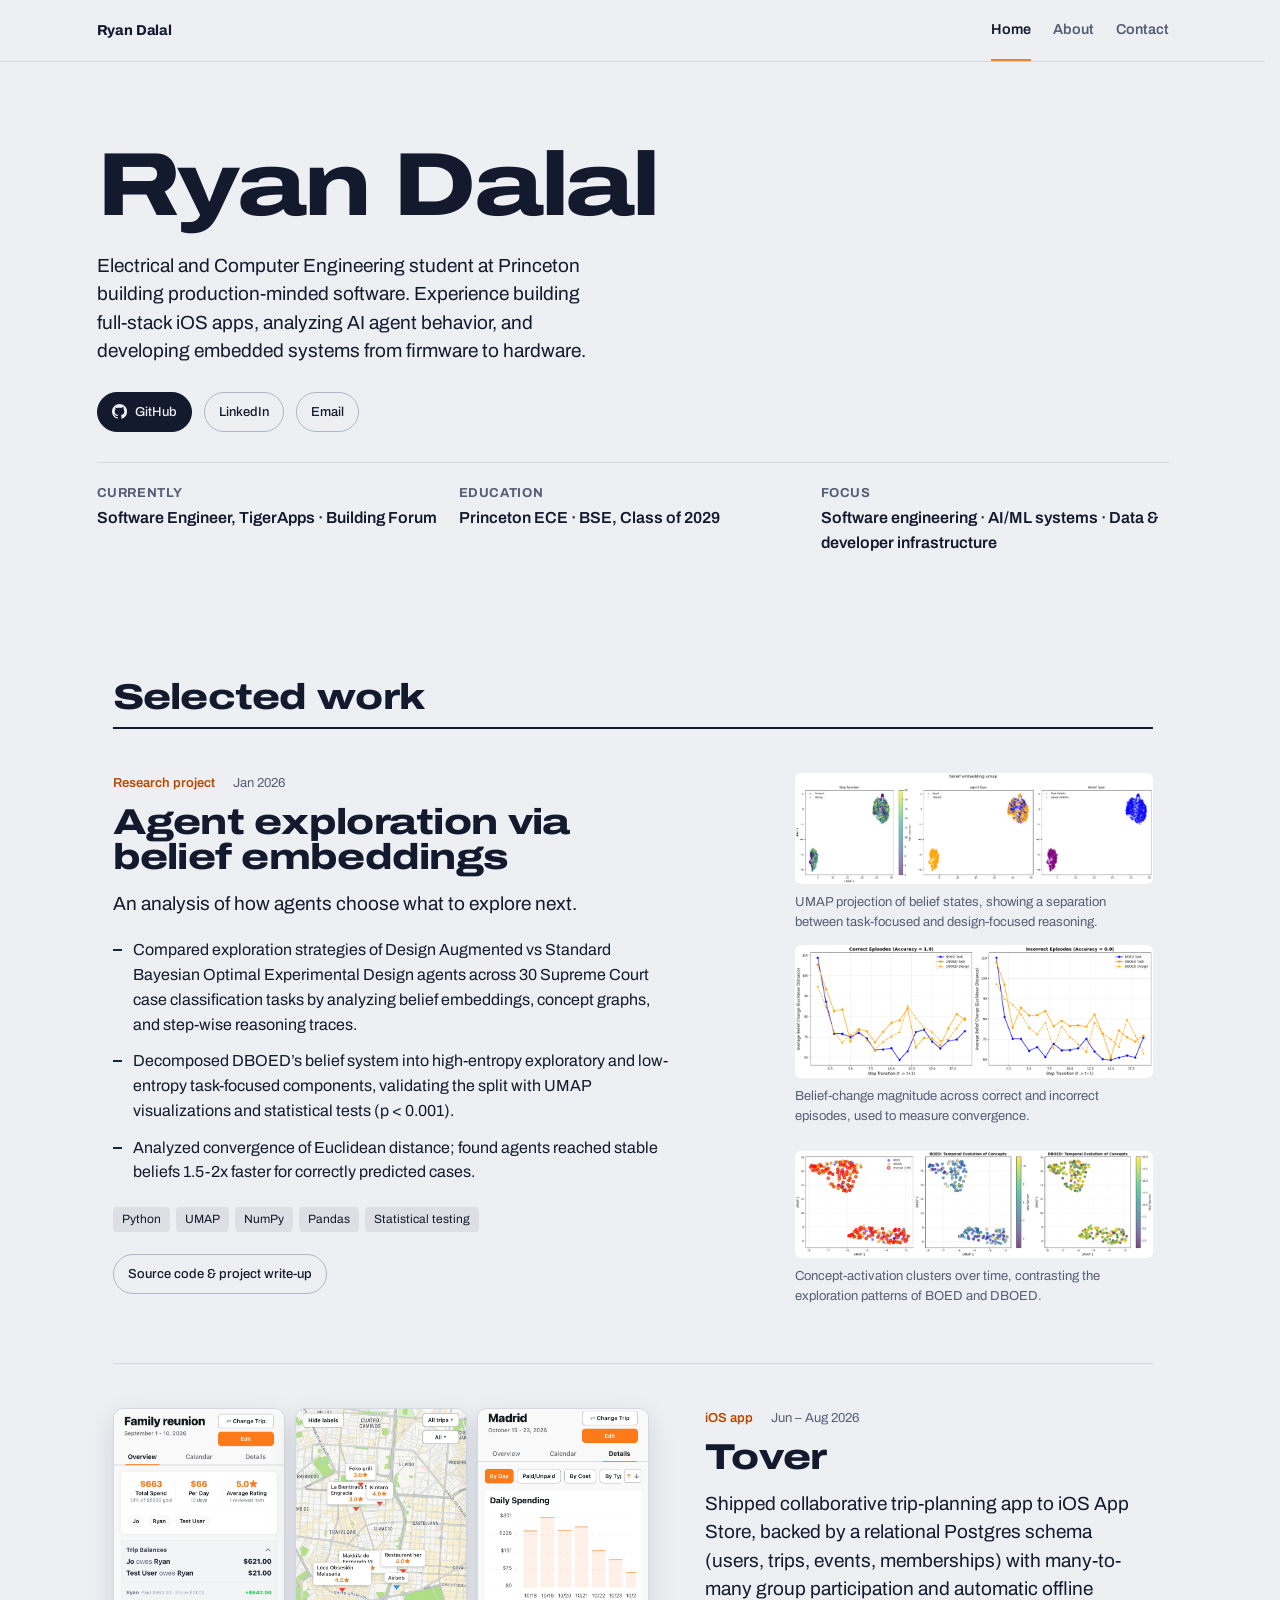
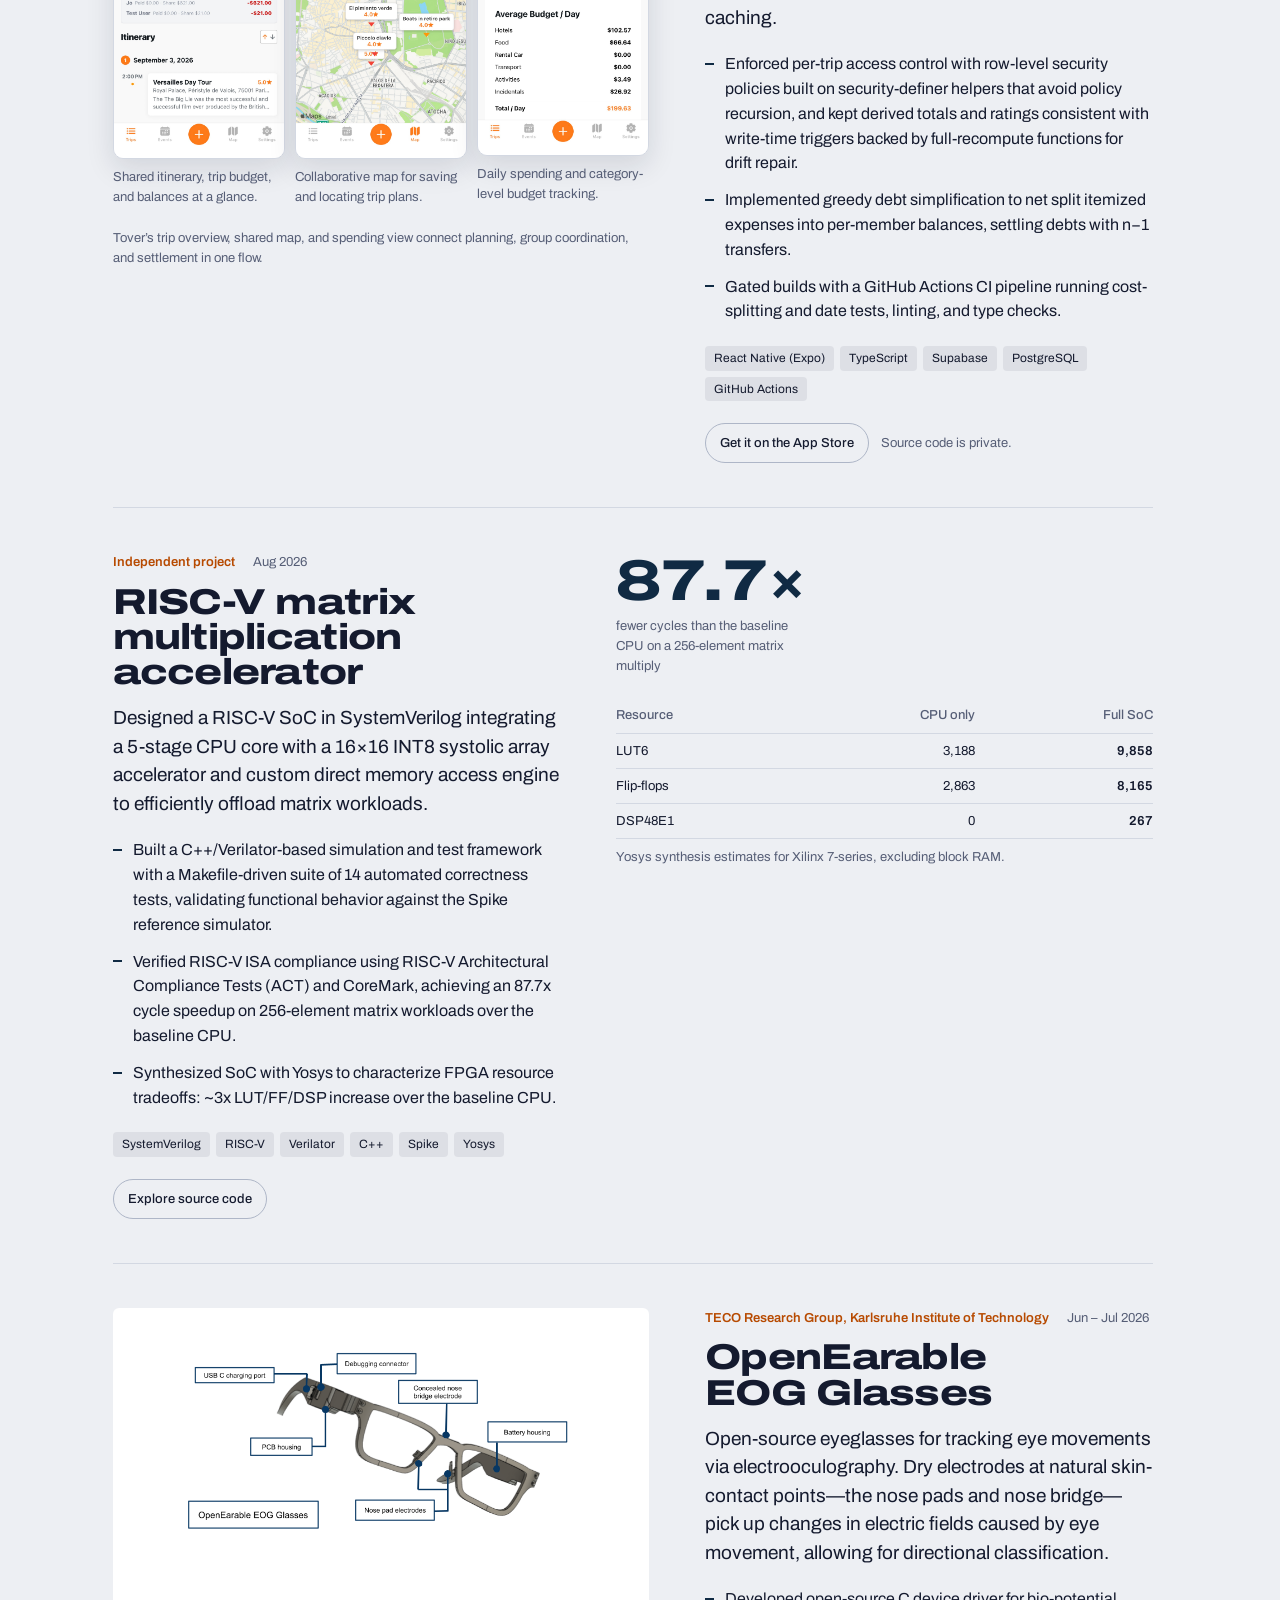
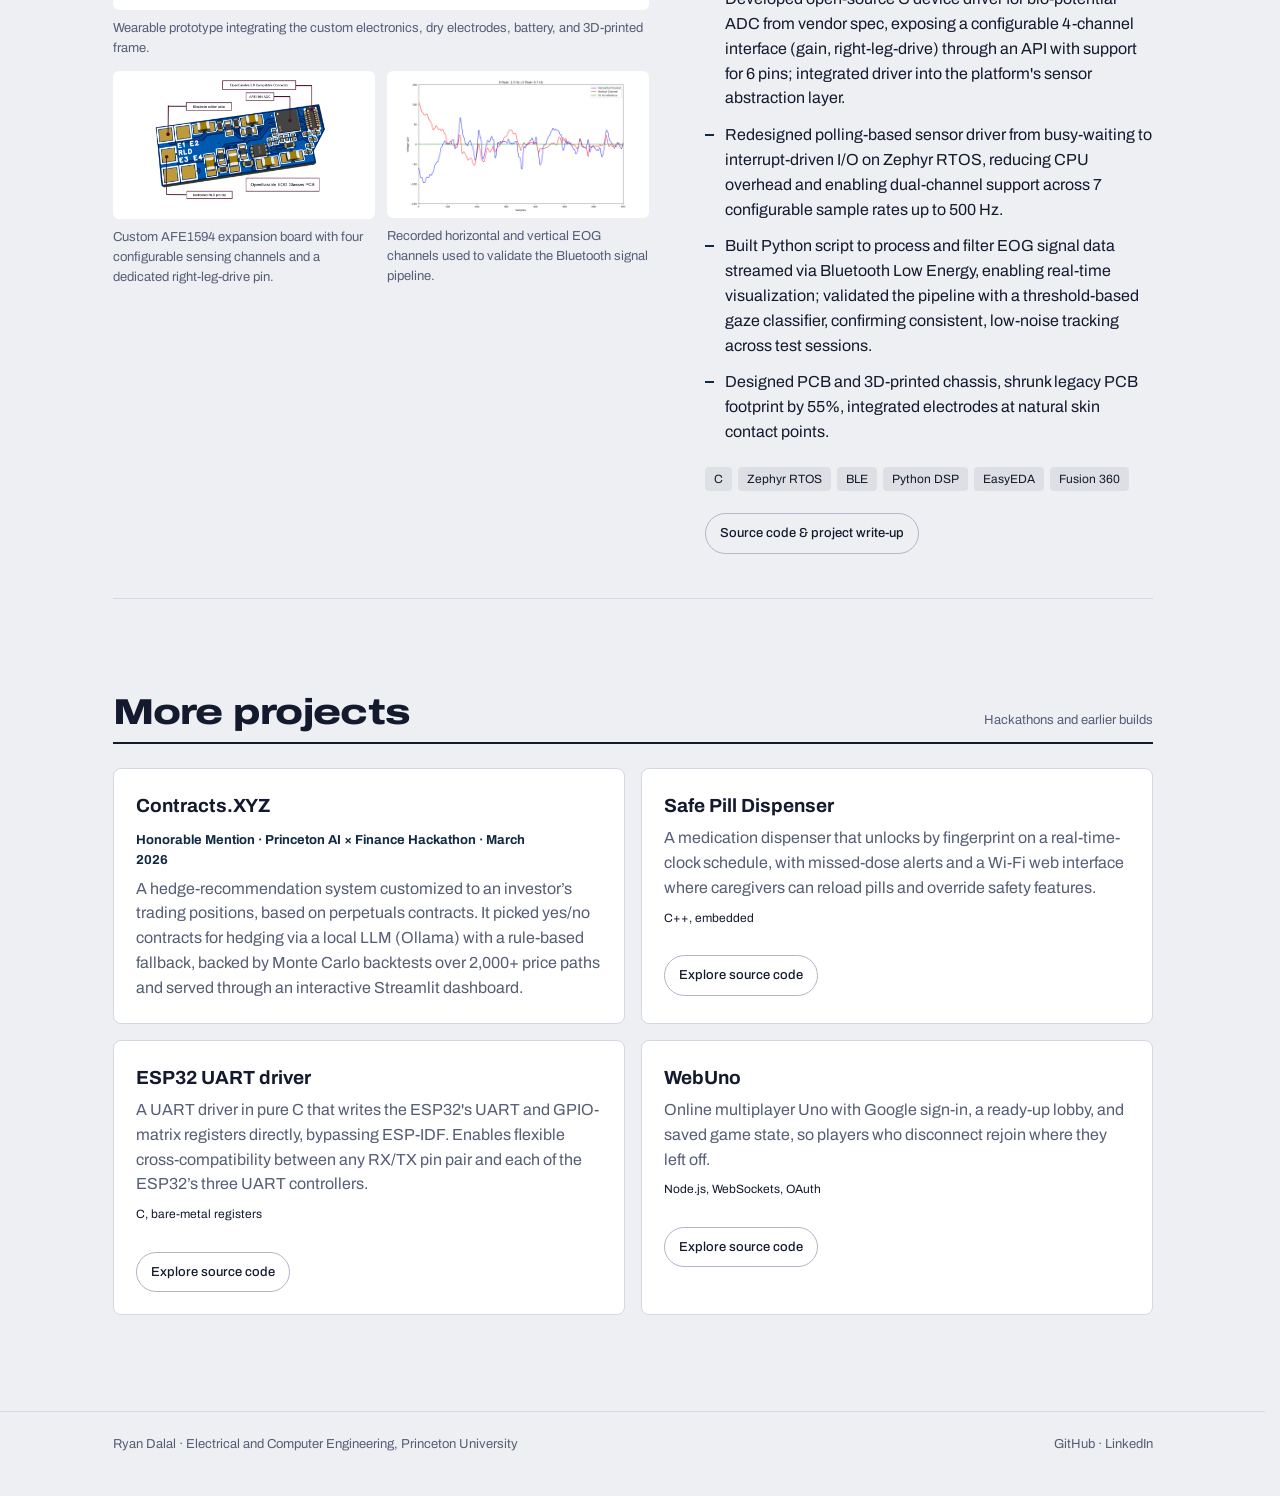
==== commit 1f7277a1: "Update exploration strategy terminology in index.html" ====
--- a/index.html
+++ b/index.html
@@ -209,7 +209,7 @@
               </p>
               <ul class="did">
                 <li>
-                  Compared exploration strategies of Deep vs Standard Bayesian
+                  Compared exploration strategies of Design Augmented vs Standard Bayesian
                   Optimal Experimental Design agents across 30 Supreme Court
                   case classification tasks by analyzing belief embeddings,
                   concept graphs, and step-wise reasoning traces.
@@ -282,7 +282,7 @@
                   </div>
                   <p class="fig-cap">
                     Concept-activation clusters over time, contrasting the
-                    exploration patterns of BOED and Deep BOED.
+                    exploration patterns of BOED and DBOED.
                   </p>
                 </div>
               </div>
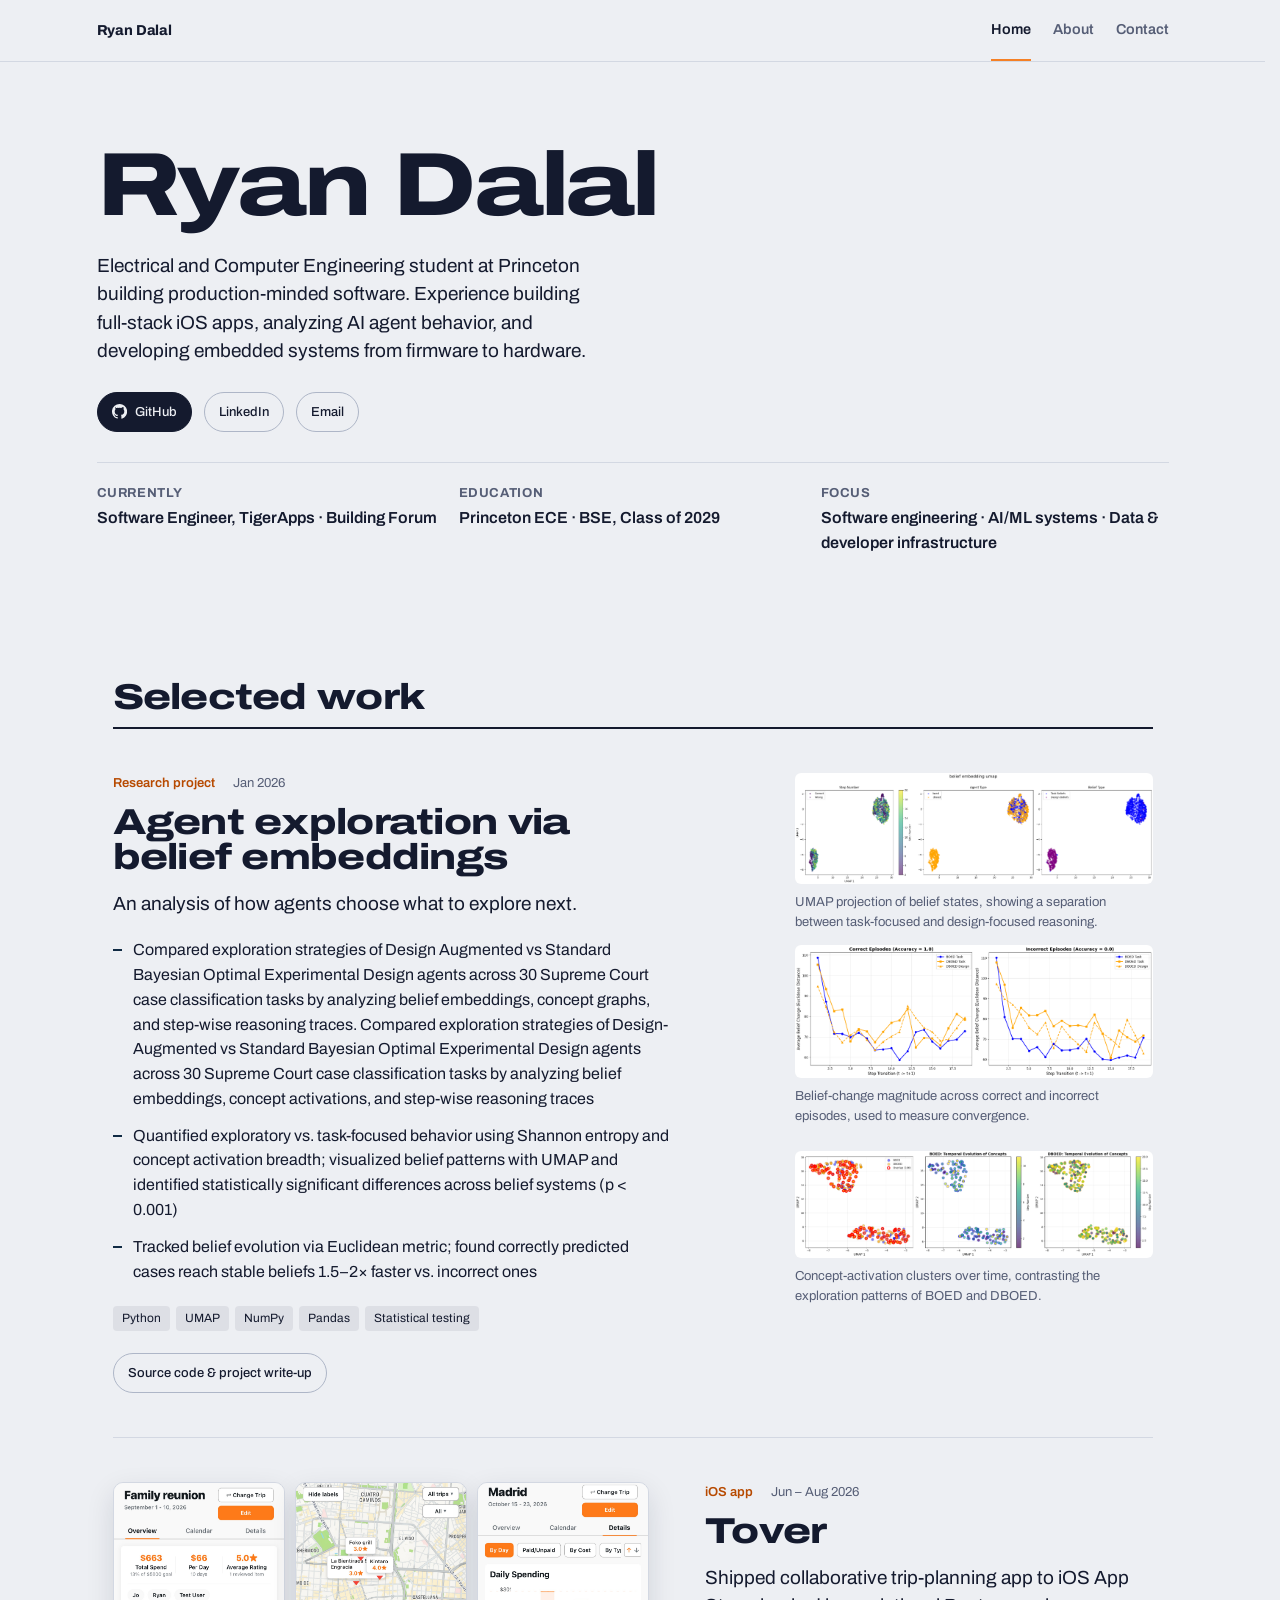
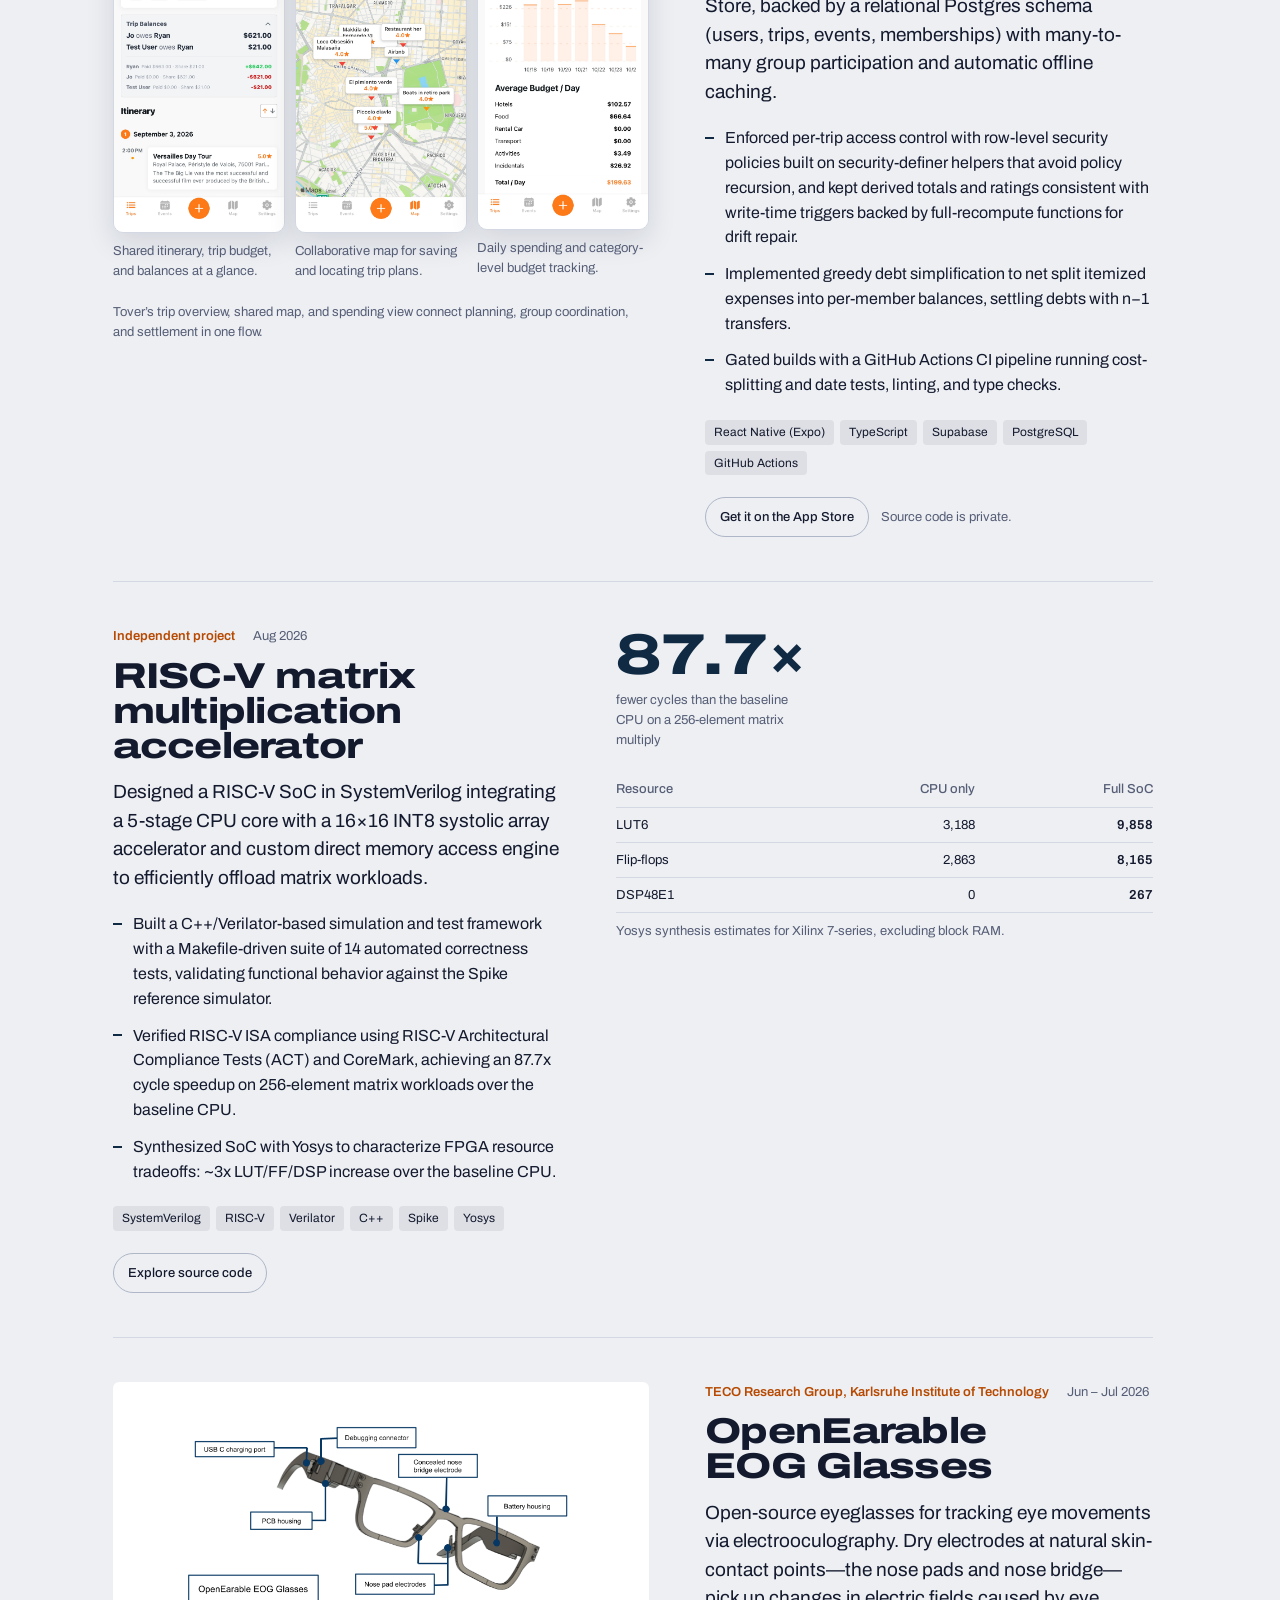
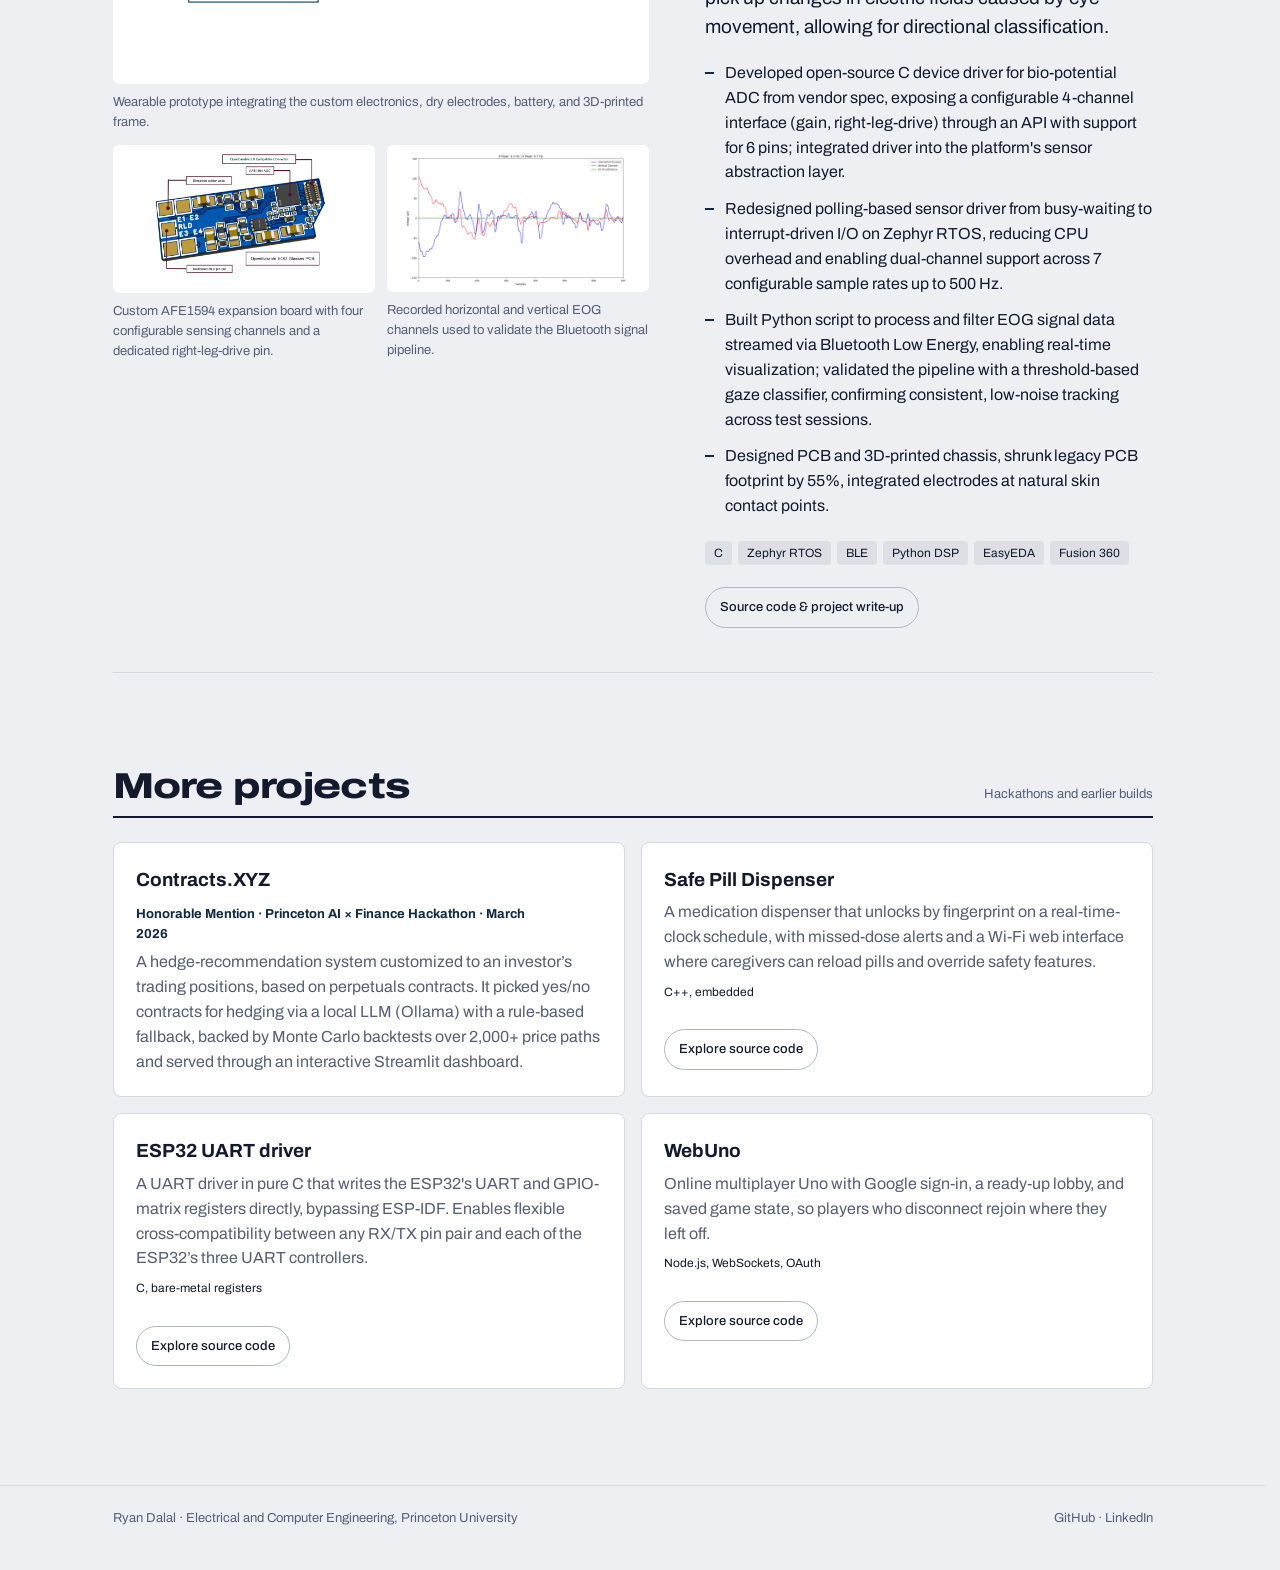
==== commit 3f9543aa: "Update index.html" ====
--- a/index.html
+++ b/index.html
@@ -213,17 +213,15 @@
                   Optimal Experimental Design agents across 30 Supreme Court
                   case classification tasks by analyzing belief embeddings,
                   concept graphs, and step-wise reasoning traces.
-                </li>
-                <li>
-                  Decomposed DBOED&rsquo;s belief system into high-entropy
-                  exploratory and low-entropy task-focused components,
-                  validating the split with UMAP visualizations and statistical
-                  tests (p &lt; 0.001).
-                </li>
-                <li>
-                  Analyzed convergence of Euclidean distance; found agents
-                  reached stable beliefs 1.5-2x faster for correctly predicted
-                  cases.
+                  Compared exploration strategies of Design-Augmented vs Standard Bayesian Optimal Experimental Design agents across 30
+                  Supreme Court case classification tasks by analyzing belief embeddings, concept activations, and step-wise reasoning traces
+                </li>
+                <li>
+                  Quantified exploratory vs. task-focused behavior using Shannon entropy and concept activation breadth; visualized belief patterns
+                  with UMAP and identified statistically significant differences across belief systems (p &lt; 0.001)
+                </li>
+                <li>
+                  Tracked belief evolution via Euclidean metric; found correctly predicted cases reach stable beliefs 1.5–2× faster vs. incorrect ones
                 </li>
               </ul>
               <ul class="stack" aria-label="Tools">
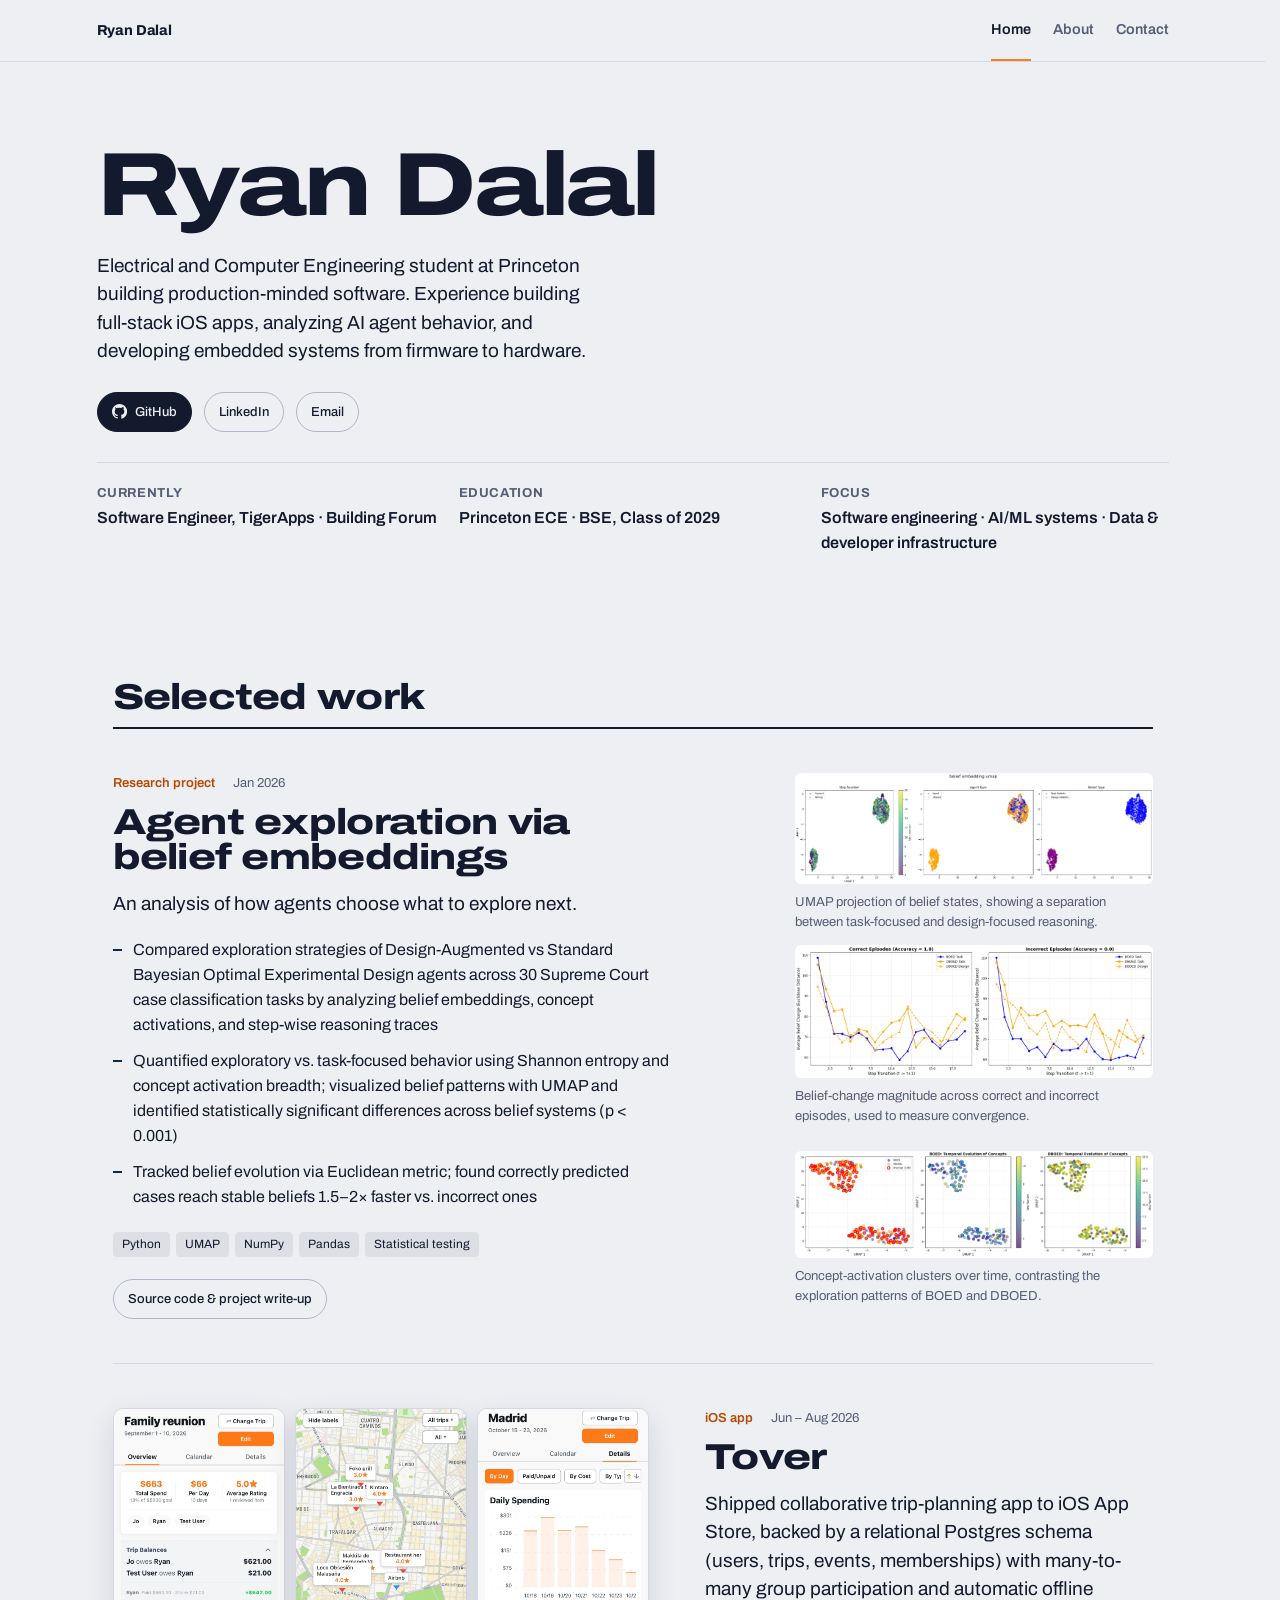
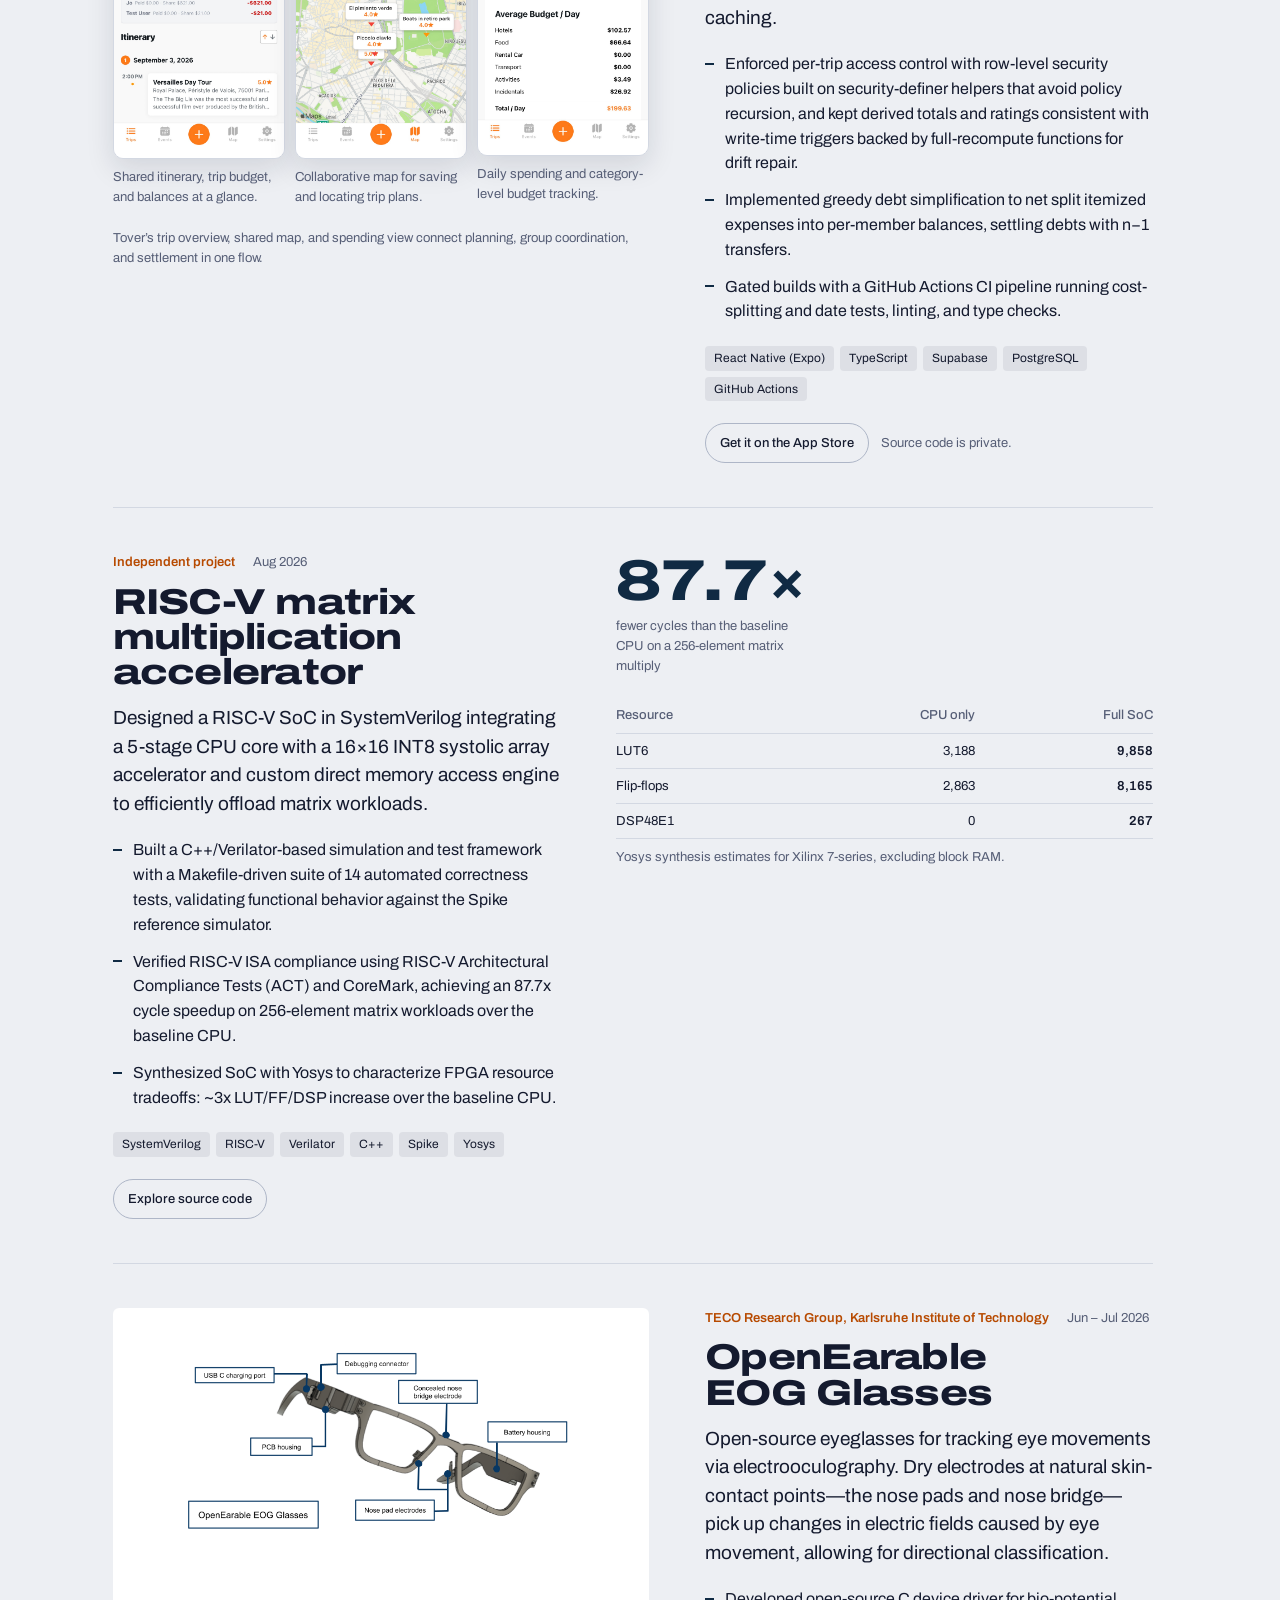
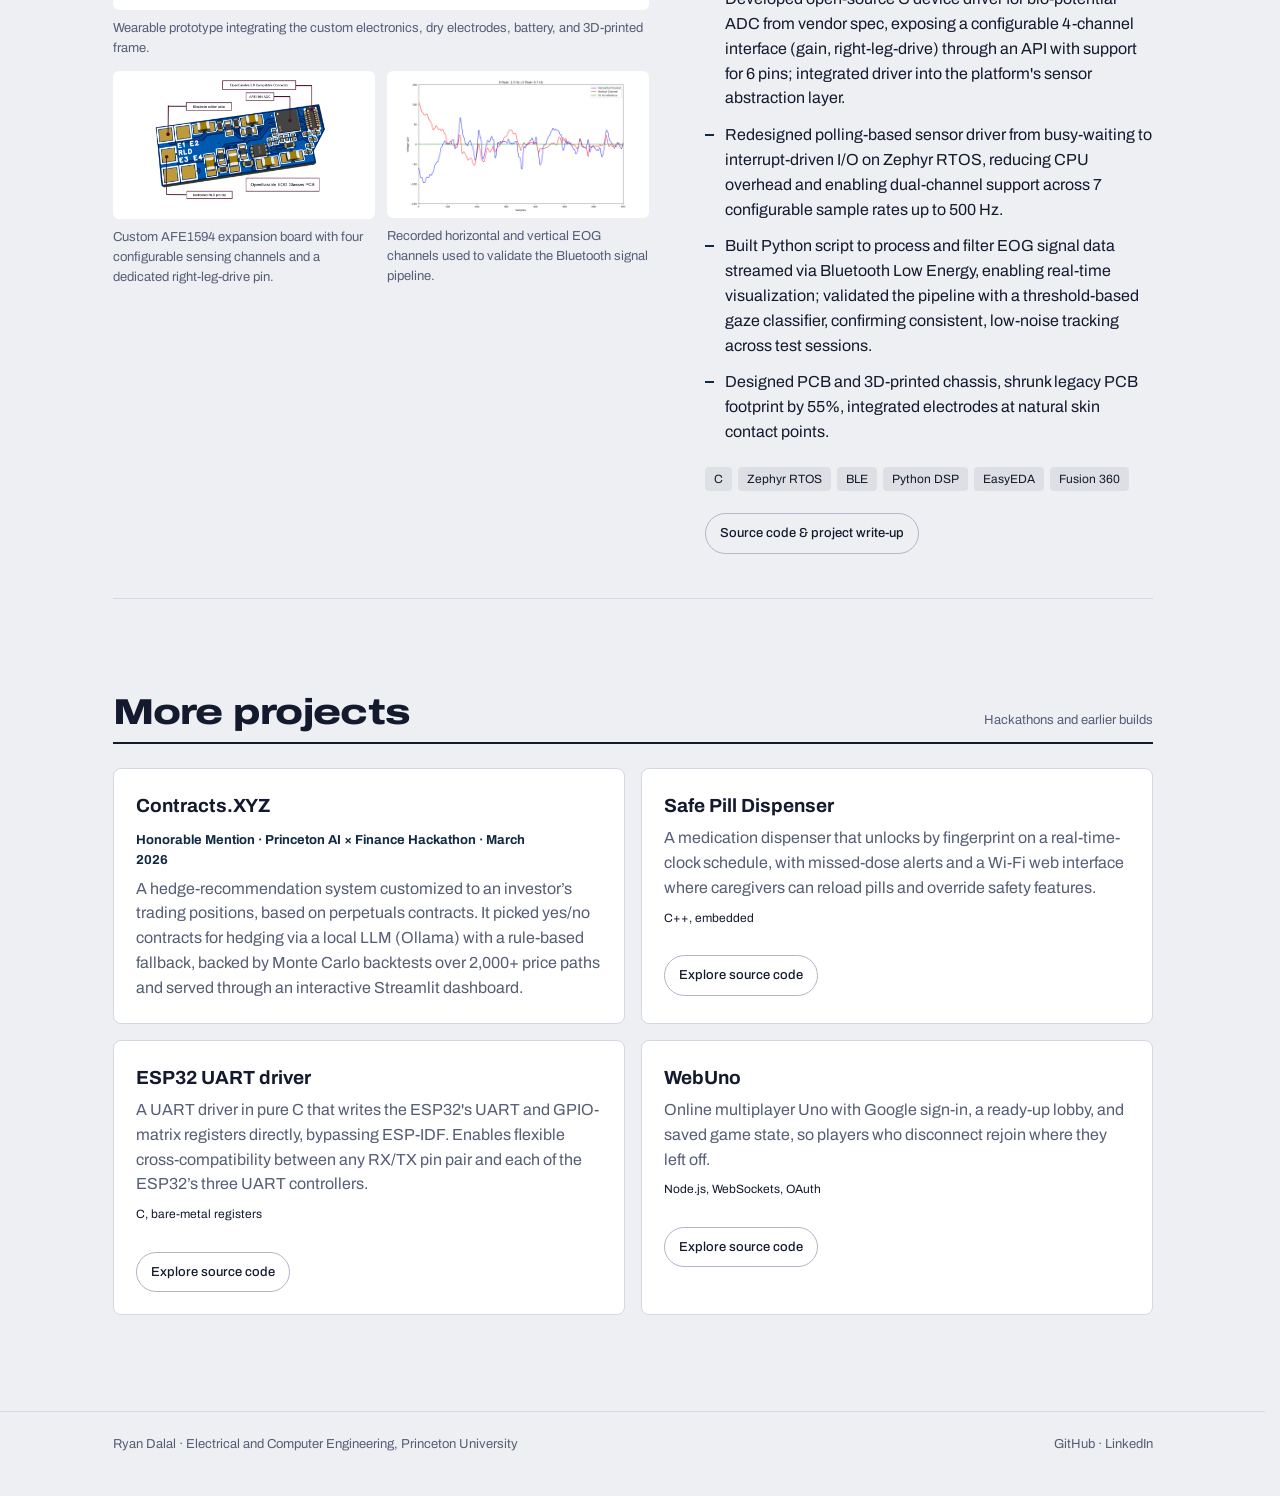
==== commit e79674a3: "Update exploration strategies description in index.html Revised comparison of exploration strategies" ====
--- a/index.html
+++ b/index.html
@@ -209,10 +209,6 @@
               </p>
               <ul class="did">
                 <li>
-                  Compared exploration strategies of Design Augmented vs Standard Bayesian
-                  Optimal Experimental Design agents across 30 Supreme Court
-                  case classification tasks by analyzing belief embeddings,
-                  concept graphs, and step-wise reasoning traces.
                   Compared exploration strategies of Design-Augmented vs Standard Bayesian Optimal Experimental Design agents across 30
                   Supreme Court case classification tasks by analyzing belief embeddings, concept activations, and step-wise reasoning traces
                 </li>
